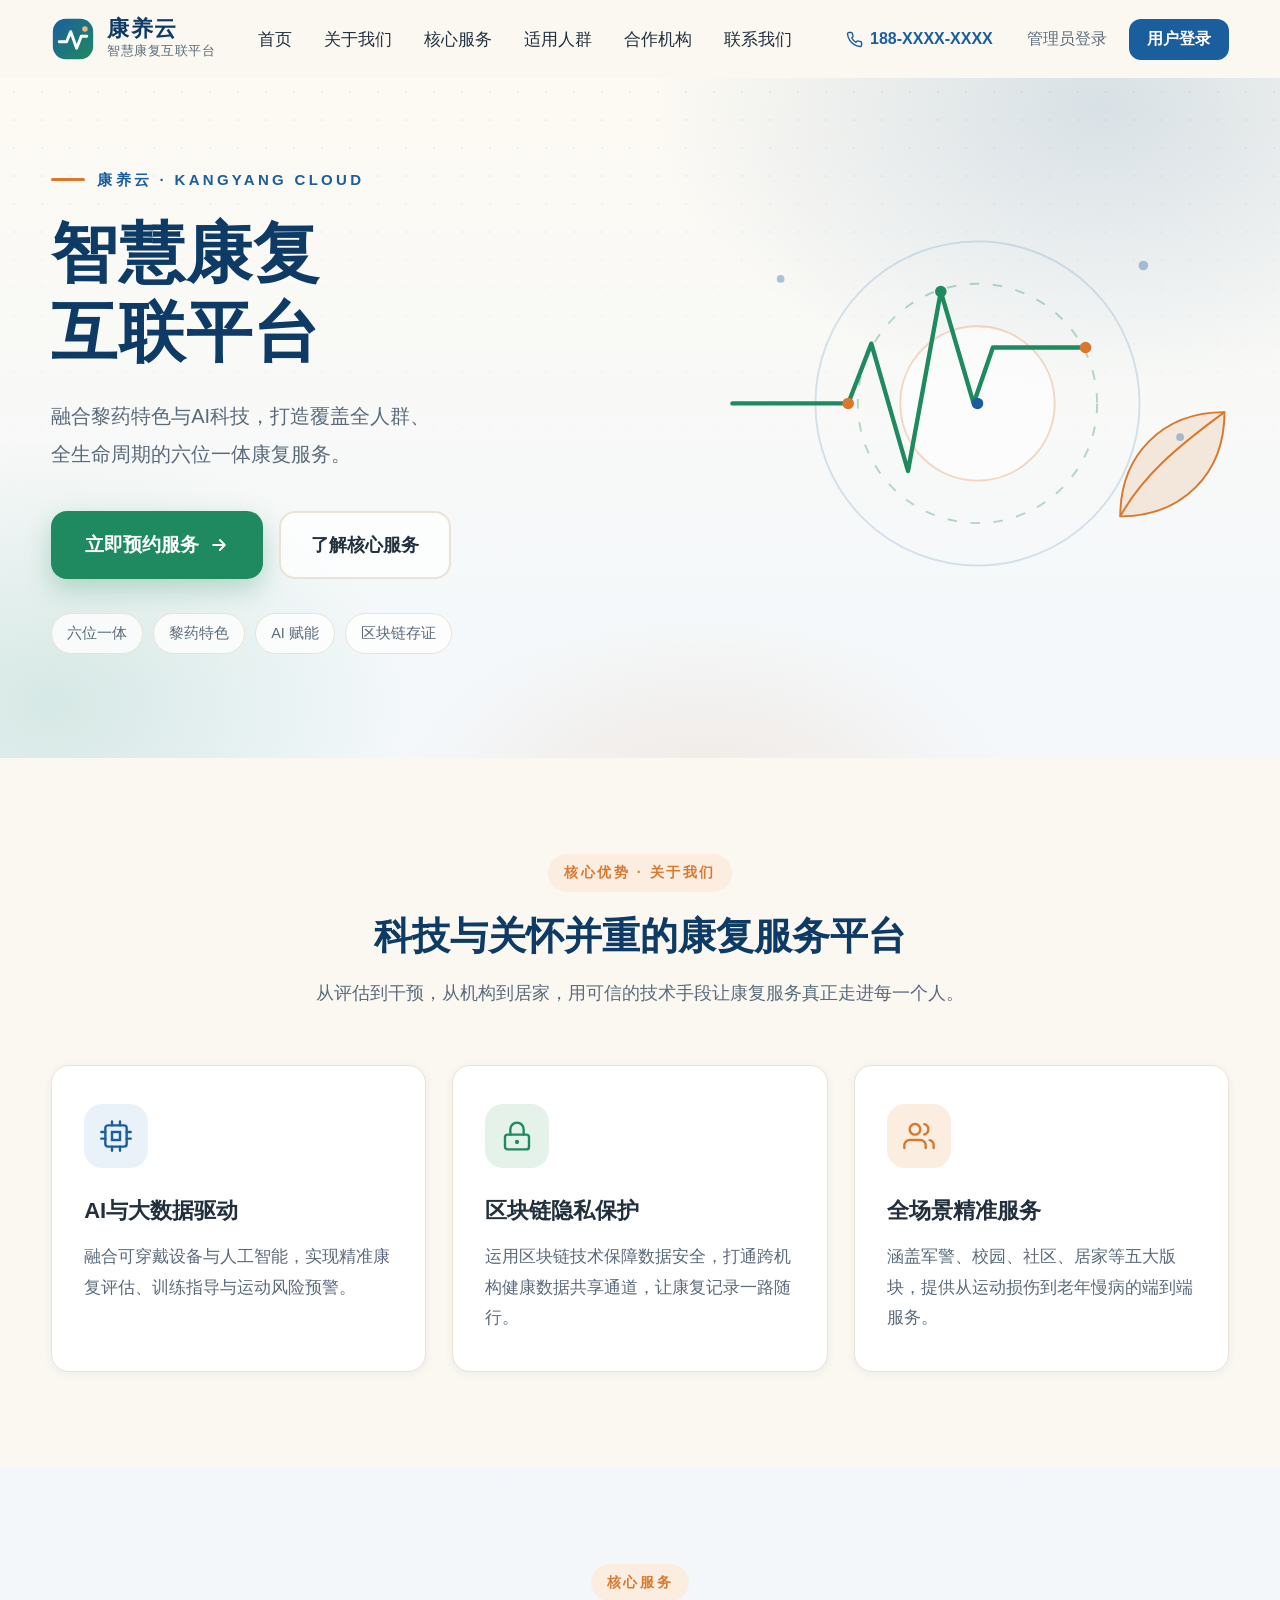
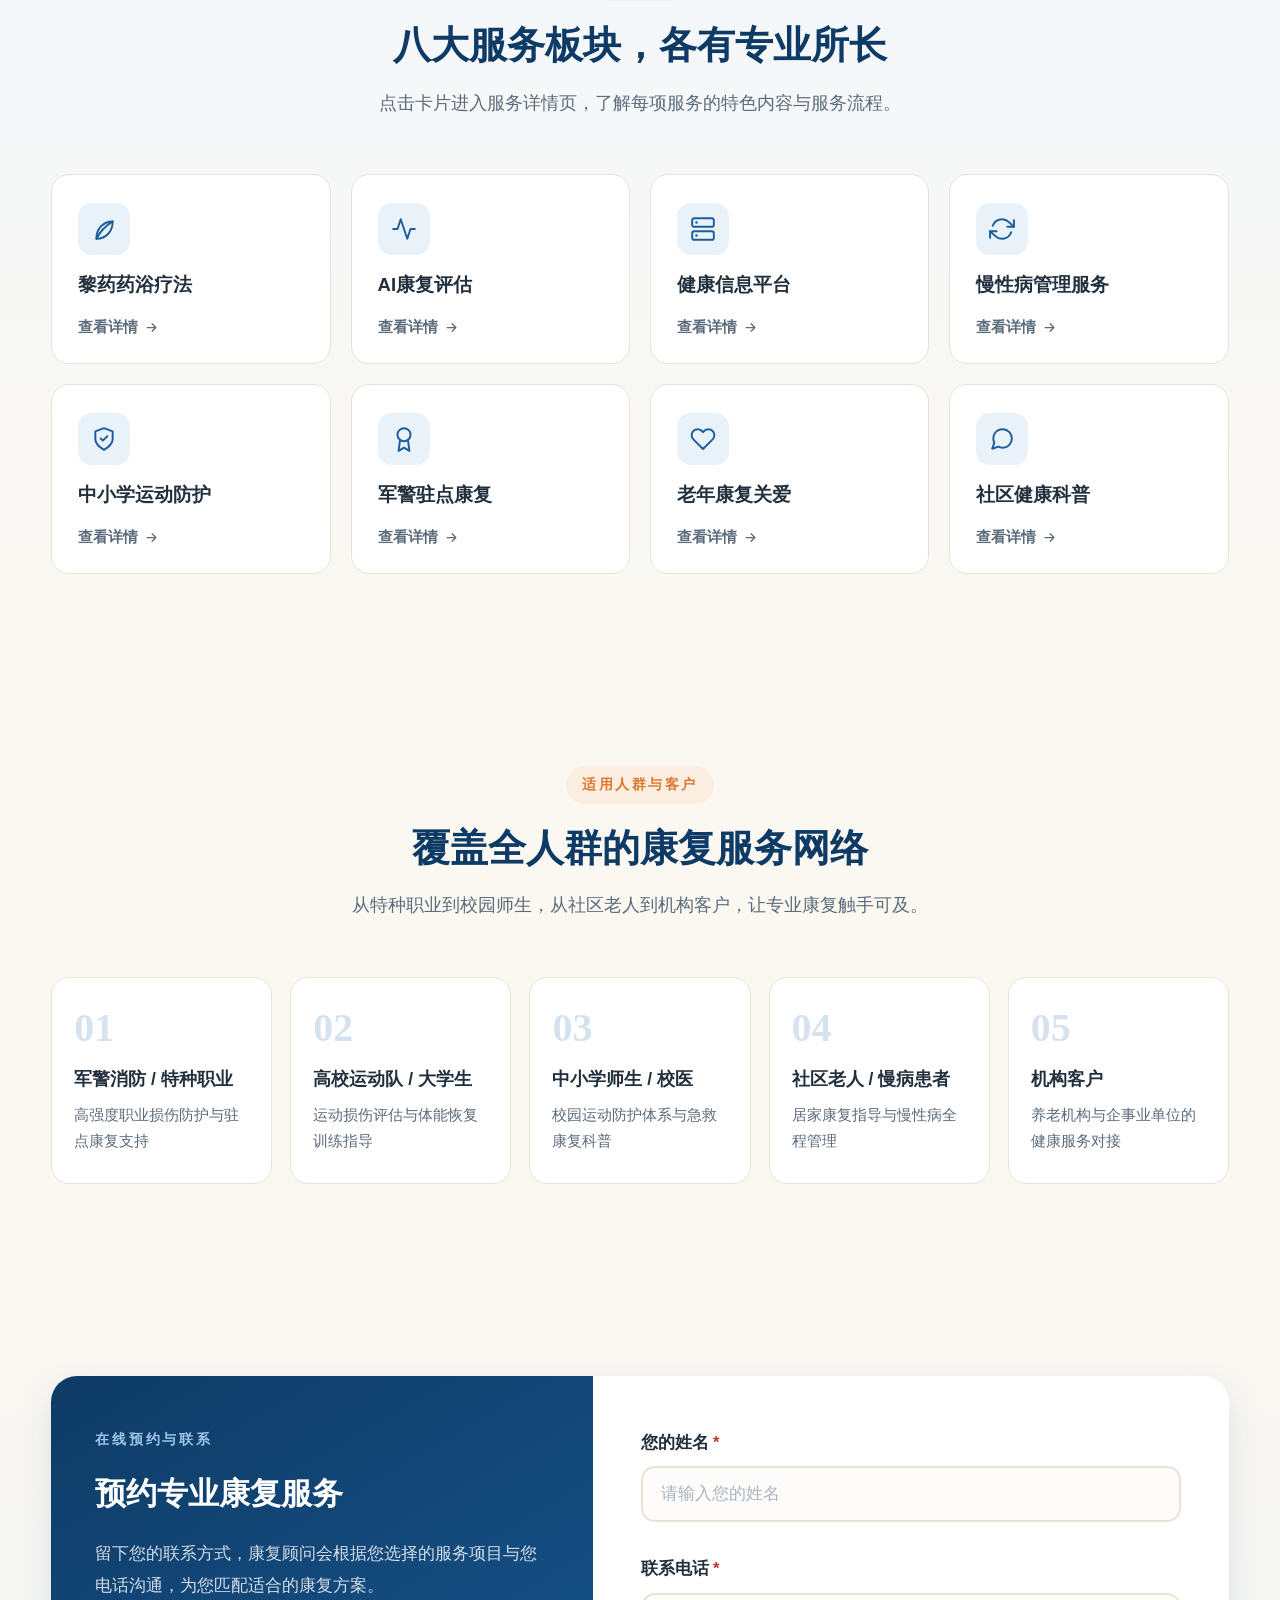
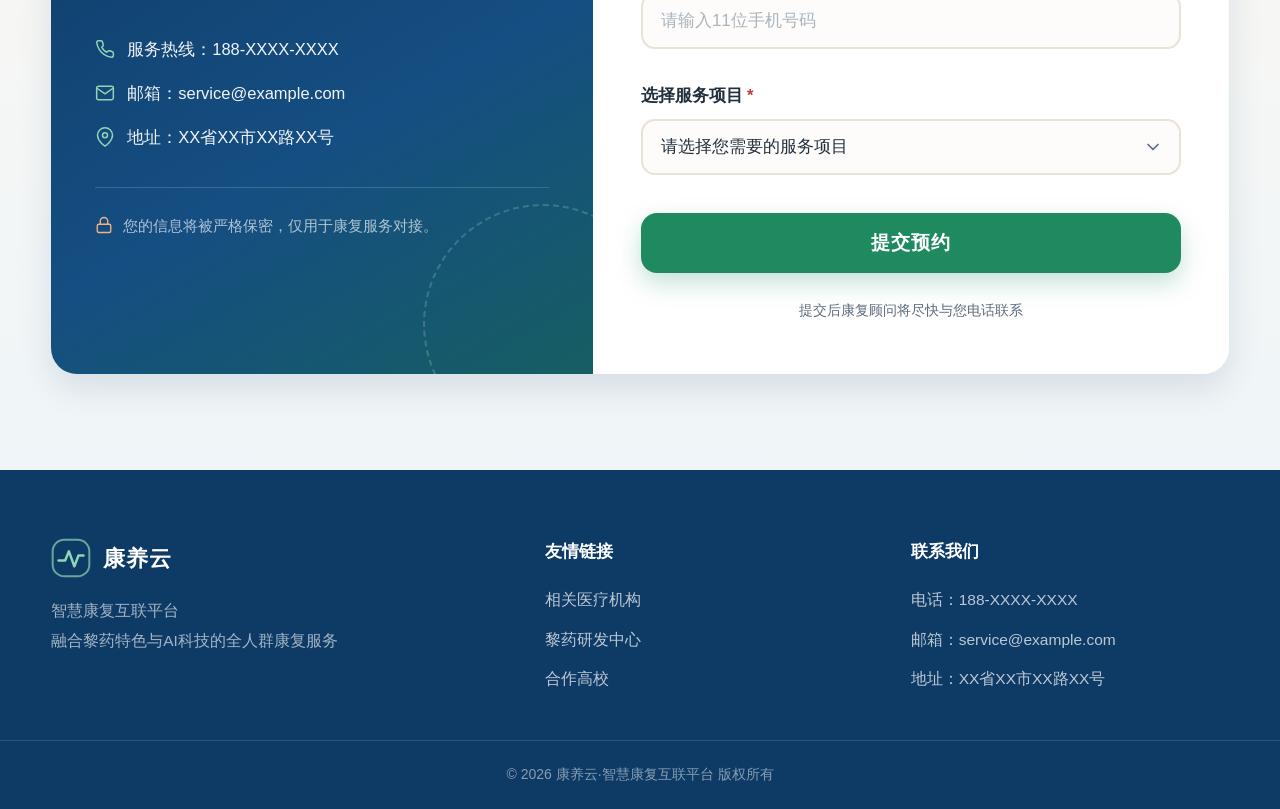
==== index.html @ bb2e1513 "9.17" ====
<!DOCTYPE html>
<html lang="zh-CN">
<head>
<meta charset="UTF-8">
<meta name="viewport" content="width=device-width, initial-scale=1.0">
<title>康养云·智慧康复互联平台 — 融合黎药特色与AI科技的全人群康复服务</title>
<meta name="description" content="康养云·智慧康复互联平台融合黎药特色与AI科技，面向军警、校园、社区、居家等场景，提供六大板块、全生命周期的智慧康复服务。">
<link rel="stylesheet" href="styles.css">
<script>document.documentElement.classList.add('k-js');</script>
</head>
<body>

<!-- ==================== 顶部导航栏 ==================== -->
<header class="site-header" id="top">
  <div class="container header-inner">
    <a class="brand" href="#top" aria-label="康养云·智慧康复互联平台 首页">
      <svg class="brand-mark" viewBox="0 0 48 48" aria-hidden="true">
        <defs>
          <linearGradient id="kBrandGrad" x1="0" y1="0" x2="1" y2="1">
            <stop offset="0" stop-color="#1B5E9E"/>
            <stop offset="1" stop-color="#1F8A5F"/>
          </linearGradient>
        </defs>
        <rect x="2" y="2" width="44" height="44" rx="14" fill="url(#kBrandGrad)"/>
        <path d="M9 27h8l4.5-11 6.5 18 5-13h6" fill="none" stroke="#FFFFFF" stroke-width="3.2" stroke-linecap="round" stroke-linejoin="round"/>
        <circle cx="37" cy="13" r="3" fill="#F5B37C"/>
      </svg>
      <span class="brand-text">
        <strong>康养云</strong>
        <small>智慧康复互联平台</small>
      </span>
    </a>

    <nav class="main-nav" id="mainNav" aria-label="主导航">
      <a href="#top">首页</a>
      <a href="#advantages">关于我们</a>
      <a href="#services">核心服务</a>
      <a href="#audience">适用人群</a>
      <a href="#partners">合作机构</a>
      <a href="#booking">联系我们</a>
      <button class="nav-login-mobile" type="button" data-login="admin">管理员登录</button>
    </nav>

    <div class="header-actions">
      <a class="header-tel" href="tel:18800000000">
        <svg viewBox="0 0 24 24" aria-hidden="true"><path d="M22 16.92v3a2 2 0 0 1-2.18 2 19.79 19.79 0 0 1-8.63-3.07 19.5 19.5 0 0 1-6-6A19.79 19.79 0 0 1 2.12 4.18 2 2 0 0 1 4.11 2h3a2 2 0 0 1 2 1.72 12.84 12.84 0 0 0 .7 2.81 2 2 0 0 1-.45 2.11L8.09 9.91a16 16 0 0 0 6 6l1.27-1.27a2 2 0 0 1 2.11-.45 12.84 12.84 0 0 0 2.81.7A2 2 0 0 1 22 16.92z" fill="none" stroke="currentColor" stroke-width="2" stroke-linecap="round" stroke-linejoin="round"/></svg>
        <span>188-XXXX-XXXX</span>
      </a>
      <button class="btn-header-ghost" type="button" data-login="admin">管理员登录</button>
      <button class="btn-header-solid" type="button" data-login="user">用户登录</button>
      <button class="nav-toggle" type="button" id="navToggle" aria-label="打开菜单" aria-expanded="false" aria-controls="mainNav">
        <span></span><span></span><span></span>
      </button>
    </div>
  </div>
</header>

<main>

<!-- ==================== 首屏 Banner ==================== -->
<section class="hero">
  <div class="hero-bg" aria-hidden="true">
    <div class="hero-grid"></div>
  </div>
  <div class="container hero-inner">
    <div class="hero-copy">
      <p class="hero-eyebrow">康养云 · KANGYANG CLOUD</p>
      <h1 class="hero-title">智慧康复<br>互联平台</h1>
      <p class="hero-sub">融合黎药特色与AI科技，打造覆盖全人群、<br class="br-desktop">全生命周期的六位一体康复服务。</p>
      <div class="hero-actions">
        <a class="btn-primary" href="#booking">
          立即预约服务
          <svg viewBox="0 0 24 24" aria-hidden="true"><path d="M5 12h14M13 6l6 6-6 6" fill="none" stroke="currentColor" stroke-width="2.2" stroke-linecap="round" stroke-linejoin="round"/></svg>
        </a>
        <a class="btn-secondary" href="#services">了解核心服务</a>
      </div>
      <ul class="hero-tags">
        <li>六位一体</li>
        <li>黎药特色</li>
        <li>AI 赋能</li>
        <li>区块链存证</li>
      </ul>
    </div>

    <div class="hero-art" aria-hidden="true">
      <svg viewBox="0 0 560 440" class="hero-svg">
        <!-- 同心圆环 -->
        <circle cx="300" cy="215" r="168" class="ring-outer"/>
        <circle cx="300" cy="215" r="124" class="ring-dashed"/>
        <circle cx="300" cy="215" r="80" class="ring-inner"/>
        <!-- 心跳康复曲线 -->
        <path class="pulse-line" d="M46 215h120l24-62 38 132 34-186 34 116 20-58h96"/>
        <!-- 数据节点 -->
        <circle cx="166" cy="215" r="6" class="node node-orange"/>
        <circle cx="262" cy="99" r="6" class="node node-green"/>
        <circle cx="300" cy="215" r="6" class="node node-blue"/>
        <circle cx="412" cy="157" r="6" class="node node-orange"/>
        <!-- 黎药叶片 -->
        <g class="leaf-group">
          <path d="M448 332c0-64 44-108 108-108 0 64-44 108-108 108z"/>
          <path d="M448 332c22-40 56-70 108-108" class="leaf-vein"/>
        </g>
        <!-- 浮动小点 -->
        <circle cx="96" cy="86" r="4" class="dot-float"/>
        <circle cx="472" cy="72" r="5" class="dot-float"/>
        <circle cx="510" cy="250" r="4" class="dot-float"/>
      </svg>
    </div>
  </div>
</section>

<!-- ==================== 核心优势区 ==================== -->
<section class="section" id="advantages">
  <div class="container">
    <div class="section-head" data-reveal>
      <p class="section-eyebrow">核心优势 · 关于我们</p>
      <h2 class="section-title">科技与关怀并重的康复服务平台</h2>
      <p class="section-desc">从评估到干预，从机构到居家，用可信的技术手段让康复服务真正走进每一个人。</p>
    </div>

    <div class="adv-grid">
      <article class="adv-card" data-reveal>
        <div class="adv-icon adv-icon-blue">
          <svg viewBox="0 0 24 24" aria-hidden="true">
            <rect x="4" y="4" width="16" height="16" rx="2" fill="none" stroke="currentColor" stroke-width="1.8"/>
            <rect x="9" y="9" width="6" height="6" fill="none" stroke="currentColor" stroke-width="1.8"/>
            <path d="M9 1v3M15 1v3M9 20v3M15 20v3M20 9h3M20 14h3M1 9h3M1 14h3" fill="none" stroke="currentColor" stroke-width="1.8" stroke-linecap="round"/>
          </svg>
        </div>
        <h3>AI与大数据驱动</h3>
        <p>融合可穿戴设备与人工智能，实现精准康复评估、训练指导与运动风险预警。</p>
      </article>

      <article class="adv-card" data-reveal>
        <div class="adv-icon adv-icon-green">
          <svg viewBox="0 0 24 24" aria-hidden="true">
            <rect x="3" y="11" width="18" height="11" rx="2" fill="none" stroke="currentColor" stroke-width="1.8"/>
            <path d="M7 11V7a5 5 0 0 1 10 0v4" fill="none" stroke="currentColor" stroke-width="1.8" stroke-linecap="round"/>
            <circle cx="12" cy="16.5" r="1.6" fill="currentColor"/>
          </svg>
        </div>
        <h3>区块链隐私保护</h3>
        <p>运用区块链技术保障数据安全，打通跨机构健康数据共享通道，让康复记录一路随行。</p>
      </article>

      <article class="adv-card" data-reveal>
        <div class="adv-icon adv-icon-orange">
          <svg viewBox="0 0 24 24" aria-hidden="true">
            <path d="M17 21v-2a4 4 0 0 0-4-4H5a4 4 0 0 0-4 4v2" fill="none" stroke="currentColor" stroke-width="1.8" stroke-linecap="round" stroke-linejoin="round"/>
            <circle cx="9" cy="7" r="4" fill="none" stroke="currentColor" stroke-width="1.8"/>
            <path d="M23 21v-2a4 4 0 0 0-3-3.87M16 3.13a4 4 0 0 1 0 7.75" fill="none" stroke="currentColor" stroke-width="1.8" stroke-linecap="round" stroke-linejoin="round"/>
          </svg>
        </div>
        <h3>全场景精准服务</h3>
        <p>涵盖军警、校园、社区、居家等五大版块，提供从运动损伤到老年慢病的端到端服务。</p>
      </article>
    </div>
  </div>
</section>

<!-- ==================== 核心服务区 ==================== -->
<section class="section section-alt" id="services">
  <div class="container">
    <div class="section-head" data-reveal>
      <p class="section-eyebrow">核心服务</p>
      <h2 class="section-title">八大服务板块，各有专业所长</h2>
      <p class="section-desc">点击卡片进入服务详情页，了解每项服务的特色内容与服务流程。</p>
    </div>

    <div class="service-grid">
      <a class="service-card" href="herbal-bath.html" data-reveal>
        <span class="service-icon">
          <svg viewBox="0 0 24 24" aria-hidden="true">
            <path d="M5 21c0-9 6-16 15-16 0 9-6 16-15 16z" fill="none" stroke="currentColor" stroke-width="1.8" stroke-linejoin="round"/>
            <path d="M5 21C8.5 14 13 9.5 20 5" fill="none" stroke="currentColor" stroke-width="1.8" stroke-linecap="round"/>
          </svg>
        </span>
        <span class="service-name">黎药药浴疗法</span>
        <span class="service-cta">查看详情
          <svg viewBox="0 0 24 24" aria-hidden="true"><path d="M5 12h14M13 6l6 6-6 6" fill="none" stroke="currentColor" stroke-width="2" stroke-linecap="round" stroke-linejoin="round"/></svg>
        </span>
      </a>

      <a class="service-card" href="ai-assessment.html" data-reveal>
        <span class="service-icon">
          <svg viewBox="0 0 24 24" aria-hidden="true">
            <path d="M22 12h-4l-3 9L9 3l-3 9H2" fill="none" stroke="currentColor" stroke-width="1.8" stroke-linecap="round" stroke-linejoin="round"/>
          </svg>
        </span>
        <span class="service-name">AI康复评估</span>
        <span class="service-cta">查看详情
          <svg viewBox="0 0 24 24" aria-hidden="true"><path d="M5 12h14M13 6l6 6-6 6" fill="none" stroke="currentColor" stroke-width="2" stroke-linecap="round" stroke-linejoin="round"/></svg>
        </span>
      </a>

      <a class="service-card" href="health-platform.html" data-reveal>
        <span class="service-icon">
          <svg viewBox="0 0 24 24" aria-hidden="true">
            <rect x="2" y="2" width="20" height="8" rx="2" fill="none" stroke="currentColor" stroke-width="1.8"/>
            <rect x="2" y="14" width="20" height="8" rx="2" fill="none" stroke="currentColor" stroke-width="1.8"/>
            <path d="M6 6h.01M6 18h.01" fill="none" stroke="currentColor" stroke-width="2.4" stroke-linecap="round"/>
          </svg>
        </span>
        <span class="service-name">健康信息平台</span>
        <span class="service-cta">查看详情
          <svg viewBox="0 0 24 24" aria-hidden="true"><path d="M5 12h14M13 6l6 6-6 6" fill="none" stroke="currentColor" stroke-width="2" stroke-linecap="round" stroke-linejoin="round"/></svg>
        </span>
      </a>

      <a class="service-card" href="chronic-care.html" data-reveal>
        <span class="service-icon">
          <svg viewBox="0 0 24 24" aria-hidden="true">
            <path d="M23 4v6h-6M1 20v-6h6" fill="none" stroke="currentColor" stroke-width="1.8" stroke-linecap="round" stroke-linejoin="round"/>
            <path d="M3.51 9a9 9 0 0 1 14.85-3.36L23 10M1 14l4.64 4.36A9 9 0 0 0 20.49 15" fill="none" stroke="currentColor" stroke-width="1.8" stroke-linecap="round" stroke-linejoin="round"/>
          </svg>
        </span>
        <span class="service-name">慢性病管理服务</span>
        <span class="service-cta">查看详情
          <svg viewBox="0 0 24 24" aria-hidden="true"><path d="M5 12h14M13 6l6 6-6 6" fill="none" stroke="currentColor" stroke-width="2" stroke-linecap="round" stroke-linejoin="round"/></svg>
        </span>
      </a>

      <a class="service-card" href="campus-sports.html" data-reveal>
        <span class="service-icon">
          <svg viewBox="0 0 24 24" aria-hidden="true">
            <path d="M12 22s8-4 8-10V5l-8-3-8 3v7c0 6 8 10 8 10z" fill="none" stroke="currentColor" stroke-width="1.8" stroke-linejoin="round"/>
            <path d="M9 11.5l2 2 4-4" fill="none" stroke="currentColor" stroke-width="1.8" stroke-linecap="round" stroke-linejoin="round"/>
          </svg>
        </span>
        <span class="service-name">中小学运动防护</span>
        <span class="service-cta">查看详情
          <svg viewBox="0 0 24 24" aria-hidden="true"><path d="M5 12h14M13 6l6 6-6 6" fill="none" stroke="currentColor" stroke-width="2" stroke-linecap="round" stroke-linejoin="round"/></svg>
        </span>
      </a>

      <a class="service-card" href="police-rehab.html" data-reveal>
        <span class="service-icon">
          <svg viewBox="0 0 24 24" aria-hidden="true">
            <circle cx="12" cy="8" r="6" fill="none" stroke="currentColor" stroke-width="1.8"/>
            <path d="M8.21 13.89L7 23l5-3 5 3-1.21-9.11" fill="none" stroke="currentColor" stroke-width="1.8" stroke-linecap="round" stroke-linejoin="round"/>
          </svg>
        </span>
        <span class="service-name">军警驻点康复</span>
        <span class="service-cta">查看详情
          <svg viewBox="0 0 24 24" aria-hidden="true"><path d="M5 12h14M13 6l6 6-6 6" fill="none" stroke="currentColor" stroke-width="2" stroke-linecap="round" stroke-linejoin="round"/></svg>
        </span>
      </a>

      <a class="service-card" href="elderly-care.html" data-reveal>
        <span class="service-icon">
          <svg viewBox="0 0 24 24" aria-hidden="true">
            <path d="M20.84 4.61a5.5 5.5 0 0 0-7.78 0L12 5.67l-1.06-1.06a5.5 5.5 0 0 0-7.78 7.78l1.06 1.06L12 21.23l7.78-7.78 1.06-1.06a5.5 5.5 0 0 0 0-7.78z" fill="none" stroke="currentColor" stroke-width="1.8" stroke-linejoin="round"/>
          </svg>
        </span>
        <span class="service-name">老年康复关爱</span>
        <span class="service-cta">查看详情
          <svg viewBox="0 0 24 24" aria-hidden="true"><path d="M5 12h14M13 6l6 6-6 6" fill="none" stroke="currentColor" stroke-width="2" stroke-linecap="round" stroke-linejoin="round"/></svg>
        </span>
      </a>

      <a class="service-card" href="community-health.html" data-reveal>
        <span class="service-icon">
          <svg viewBox="0 0 24 24" aria-hidden="true">
            <path d="M21 11.5a8.38 8.38 0 0 1-.9 3.8 8.5 8.5 0 0 1-7.6 4.7 8.38 8.38 0 0 1-3.8-.9L3 21l1.9-5.7a8.38 8.38 0 0 1-.9-3.8 8.5 8.5 0 0 1 4.7-7.6 8.38 8.38 0 0 1 3.8-.9h.5a8.48 8.48 0 0 1 8 8v.5z" fill="none" stroke="currentColor" stroke-width="1.8" stroke-linejoin="round"/>
          </svg>
        </span>
        <span class="service-name">社区健康科普</span>
        <span class="service-cta">查看详情
          <svg viewBox="0 0 24 24" aria-hidden="true"><path d="M5 12h14M13 6l6 6-6 6" fill="none" stroke="currentColor" stroke-width="2" stroke-linecap="round" stroke-linejoin="round"/></svg>
        </span>
      </a>
    </div>
  </div>
</section>

<!-- ==================== 适用人群区 ==================== -->
<section class="section" id="audience">
  <div class="container">
    <div class="section-head" data-reveal>
      <p class="section-eyebrow">适用人群与客户</p>
      <h2 class="section-title">覆盖全人群的康复服务网络</h2>
      <p class="section-desc">从特种职业到校园师生，从社区老人到机构客户，让专业康复触手可及。</p>
    </div>

    <div class="aud-grid">
      <article class="aud-card" data-reveal>
        <span class="aud-num">01</span>
        <h3>军警消防 / 特种职业</h3>
        <p>高强度职业损伤防护与驻点康复支持</p>
      </article>
      <article class="aud-card" data-reveal>
        <span class="aud-num">02</span>
        <h3>高校运动队 / 大学生</h3>
        <p>运动损伤评估与体能恢复训练指导</p>
      </article>
      <article class="aud-card" data-reveal>
        <span class="aud-num">03</span>
        <h3>中小学师生 / 校医</h3>
        <p>校园运动防护体系与急救康复科普</p>
      </article>
      <article class="aud-card" data-reveal>
        <span class="aud-num">04</span>
        <h3>社区老人 / 慢病患者</h3>
        <p>居家康复指导与慢性病全程管理</p>
      </article>
      <article class="aud-card" data-reveal>
        <span class="aud-num">05</span>
        <h3>机构客户</h3>
        <p>养老机构与企事业单位的健康服务对接</p>
      </article>
    </div>
  </div>
</section>

<!-- ==================== 在线预约区 ==================== -->
<section class="section section-booking" id="booking">
  <div class="container">
    <div class="booking-wrap">
      <aside class="booking-aside" data-reveal>
        <p class="booking-eyebrow">在线预约与联系</p>
        <h2>预约专业康复服务</h2>
        <p class="booking-intro">留下您的联系方式，康复顾问会根据您选择的服务项目与您电话沟通，为您匹配适合的康复方案。</p>

        <ul class="booking-contact">
          <li>
            <svg viewBox="0 0 24 24" aria-hidden="true"><path d="M22 16.92v3a2 2 0 0 1-2.18 2 19.79 19.79 0 0 1-8.63-3.07 19.5 19.5 0 0 1-6-6A19.79 19.79 0 0 1 2.12 4.18 2 2 0 0 1 4.11 2h3a2 2 0 0 1 2 1.72 12.84 12.84 0 0 0 .7 2.81 2 2 0 0 1-.45 2.11L8.09 9.91a16 16 0 0 0 6 6l1.27-1.27a2 2 0 0 1 2.11-.45 12.84 12.84 0 0 0 2.81.7A2 2 0 0 1 22 16.92z" fill="none" stroke="currentColor" stroke-width="1.8" stroke-linecap="round" stroke-linejoin="round"/></svg>
            <span>服务热线：188-XXXX-XXXX</span>
          </li>
          <li>
            <svg viewBox="0 0 24 24" aria-hidden="true"><rect x="2" y="4" width="20" height="16" rx="2" fill="none" stroke="currentColor" stroke-width="1.8"/><path d="M22 6l-10 7L2 6" fill="none" stroke="currentColor" stroke-width="1.8" stroke-linecap="round" stroke-linejoin="round"/></svg>
            <span>邮箱：service@example.com</span>
          </li>
          <li>
            <svg viewBox="0 0 24 24" aria-hidden="true"><path d="M21 10c0 7-9 13-9 13s-9-6-9-13a9 9 0 0 1 18 0z" fill="none" stroke="currentColor" stroke-width="1.8" stroke-linejoin="round"/><circle cx="12" cy="10" r="3" fill="none" stroke="currentColor" stroke-width="1.8"/></svg>
            <span>地址：XX省XX市XX路XX号</span>
          </li>
        </ul>

        <p class="booking-privacy">
          <svg viewBox="0 0 24 24" aria-hidden="true"><rect x="3" y="11" width="18" height="11" rx="2" fill="none" stroke="currentColor" stroke-width="1.8"/><path d="M7 11V7a5 5 0 0 1 10 0v4" fill="none" stroke="currentColor" stroke-width="1.8" stroke-linecap="round"/></svg>
          您的信息将被严格保密，仅用于康复服务对接。
        </p>
      </aside>

      <div class="booking-card" data-reveal>
        <form id="bookingForm" class="booking-form" novalidate>
          <div class="field">
            <label for="bkName">您的姓名<span class="required">*</span></label>
            <input type="text" id="bkName" name="name" placeholder="请输入您的姓名" autocomplete="name">
            <p class="field-error" id="bkNameError" role="alert"></p>
          </div>

          <div class="field">
            <label for="bkPhone">联系电话<span class="required">*</span></label>
            <input type="tel" id="bkPhone" name="phone" placeholder="请输入11位手机号码" autocomplete="tel" inputmode="numeric" maxlength="11">
            <p class="field-error" id="bkPhoneError" role="alert"></p>
          </div>

          <div class="field">
            <label for="bkService">选择服务项目<span class="required">*</span></label>
            <div class="select-wrap">
              <select id="bkService" name="service">
                <option value="" selected disabled>请选择您需要的服务项目</option>
                <option value="黎药药浴疗法">黎药药浴疗法</option>
                <option value="AI康复评估">AI康复评估</option>
                <option value="健康信息平台">健康信息平台</option>
                <option value="慢性病管理服务">慢性病管理服务</option>
                <option value="中小学运动防护">中小学运动防护</option>
                <option value="军警驻点康复">军警驻点康复</option>
                <option value="老年康复关爱">老年康复关爱</option>
                <option value="社区健康科普">社区健康科普</option>
              </select>
              <svg class="select-arrow" viewBox="0 0 24 24" aria-hidden="true"><path d="M6 9l6 6 6-6" fill="none" stroke="currentColor" stroke-width="2" stroke-linecap="round" stroke-linejoin="round"/></svg>
            </div>
            <p class="field-error" id="bkServiceError" role="alert"></p>
          </div>

          <button class="btn-submit" type="submit" id="bkSubmit">提交预约</button>
          <p class="form-hint">提交后康复顾问将尽快与您电话联系</p>
        </form>

        <div class="form-success" id="formSuccess" hidden>
          <svg class="success-icon" viewBox="0 0 96 96" aria-hidden="true">
            <circle class="success-ring" cx="48" cy="48" r="42" fill="none"/>
            <path class="success-check" d="M30 50l12 12 24-26" fill="none"/>
          </svg>
          <h3>预约提交成功</h3>
          <p class="success-desc">康复顾问将尽快与您电话联系，请保持手机畅通。</p>
          <p class="success-tip">如需加急，可直接致电 188-XXXX-XXXX</p>
          <button class="btn-secondary" type="button" id="bkReset">再次预约</button>
        </div>
      </div>
    </div>
  </div>
</section>

</main>

<!-- ==================== Footer ==================== -->
<footer class="site-footer" id="partners">
  <div class="container footer-inner">
    <div class="footer-col footer-brand">
      <div class="footer-logo">
        <svg viewBox="0 0 48 48" aria-hidden="true">
          <rect x="2" y="2" width="44" height="44" rx="14" fill="none" stroke="currentColor" stroke-width="2.4" opacity=".7"/>
          <path d="M9 27h8l4.5-11 6.5 18 5-13h6" fill="none" stroke="currentColor" stroke-width="3" stroke-linecap="round" stroke-linejoin="round"/>
        </svg>
        <span>康养云</span>
      </div>
      <p class="footer-slogan">智慧康复互联平台<br>融合黎药特色与AI科技的全人群康复服务</p>
    </div>

    <div class="footer-col">
      <h3>友情链接</h3>
      <ul class="footer-links">
        <li><a href="#">相关医疗机构</a></li>
        <li><a href="#">黎药研发中心</a></li>
        <li><a href="#">合作高校</a></li>
      </ul>
    </div>

    <div class="footer-col">
      <h3>联系我们</h3>
      <ul class="footer-links footer-contact">
        <li>电话：188-XXXX-XXXX</li>
        <li>邮箱：service@example.com</li>
        <li>地址：XX省XX市XX路XX号</li>
      </ul>
    </div>
  </div>

  <div class="footer-bottom">
    <div class="container">
      <p>© 2026 康养云·智慧康复互联平台 版权所有</p>
    </div>
  </div>
</footer>

<!-- ==================== 登录弹窗 ==================== -->
<div class="modal" id="loginModal" hidden>
  <div class="modal-mask" data-close-modal></div>

  <div class="modal-card" role="dialog" aria-modal="true" aria-labelledby="loginModalTitle">
    <button class="modal-close" type="button" data-close-modal aria-label="关闭登录弹窗">
      <svg viewBox="0 0 24 24" aria-hidden="true"><path d="M18 6L6 18M6 6l12 12" fill="none" stroke="currentColor" stroke-width="2" stroke-linecap="round"/></svg>
    </button>

    <div id="loginFormPanel">
      <h3 class="modal-title" id="loginModalTitle">用户登录</h3>
      <p class="modal-sub" id="loginModalSub">登录后可查看您的康复记录与预约进度</p>

      <form id="loginForm" novalidate>
        <div class="field">
          <label for="loginAccount" id="loginAccountLabel">手机号</label>
          <input type="text" id="loginAccount" name="account" autocomplete="username" placeholder="请输入手机号">
          <p class="field-error" id="loginAccountError" role="alert"></p>
        </div>
        <div class="field">
          <label for="loginPassword">密码</label>
          <input type="password" id="loginPassword" name="password" autocomplete="current-password" placeholder="请输入密码">
          <p class="field-error" id="loginPasswordError" role="alert"></p>
        </div>
        <button class="btn-submit" type="submit" id="loginSubmit">登 录</button>
      </form>
    </div>

    <div class="form-success login-success" id="loginSuccess" hidden>
      <svg class="success-icon" viewBox="0 0 96 96" aria-hidden="true">
        <circle class="success-ring" cx="48" cy="48" r="42" fill="none"/>
        <path class="success-check" d="M30 50l12 12 24-26" fill="none"/>
      </svg>
      <h3>登录成功</h3>
      <p class="success-desc" id="loginSuccessDesc">欢迎回来，正在为您进入系统…</p>
    </div>
  </div>
</div>

<div class="toast" id="toast" role="status" aria-live="polite"></div>

<script src="script.js"></script>
</body>
</html>
---- styles.css ----
/* ==================== 康养云·智慧康复互联平台 · 公共样式 ==================== */

/* ==================== 设计变量 ==================== */
:root {
  --k-bg: #FBF8F2;
  --k-surface: #FFFFFF;
  --k-ink: #22303E;
  --k-ink-soft: #5B6B7B;
  --k-blue: #1B5E9E;
  --k-blue-deep: #0E3B66;
  --k-blue-soft: #E9F1F9;
  --k-green: #1F8A5F;
  --k-green-deep: #14603F;
  --k-green-soft: #E5F2EA;
  --k-orange: #D9782D;
  --k-orange-soft: #FBEDE0;
  --k-line: #EAE2D5;
  --k-danger: #C0392B;
  --k-radius: 18px;
  --k-shadow-sm: 0 2px 10px rgba(14, 59, 102, .06);
  --k-shadow-md: 0 14px 34px rgba(14, 59, 102, .12);
  --k-font-display: "Noto Serif SC", "Source Han Serif SC", "Songti SC", "SimSun", Georgia, serif;
  --k-font-body: "PingFang SC", "Microsoft YaHei", "Segoe UI", "Helvetica Neue", sans-serif;
}

/* ==================== 基础 ==================== */
*, *::before, *::after { box-sizing: border-box; }
html { scroll-behavior: smooth; }
body {
  margin: 0;
  font-family: var(--k-font-body);
  font-size: 17px;
  line-height: 1.7;
  color: var(--k-ink);
  background: var(--k-bg);
  -webkit-font-smoothing: antialiased;
}
h1, h2, h3, h4, p, ul, ol { margin: 0; padding: 0; }
ul, ol { list-style: none; }
a { color: inherit; text-decoration: none; }
button { font-family: inherit; }
img, svg { display: block; }
[hidden] { display: none !important; }
.container { width: min(1200px, 92%); margin-inline: auto; }
section[id], footer[id] { scroll-margin-top: 92px; }
::selection { background: rgba(27, 94, 158, .18); }
a:focus-visible, button:focus-visible {
  outline: 3px solid rgba(27, 94, 158, .45);
  outline-offset: 2px;
  border-radius: 8px;
}

/* ==================== 顶部导航栏 ==================== */
.site-header {
  position: sticky;
  top: 0;
  z-index: 100;
  background: rgba(251, 248, 242, .9);
  backdrop-filter: blur(14px);
  transition: background .3s, box-shadow .3s;
}
.site-header.is-scrolled {
  background: rgba(255, 255, 255, .95);
  box-shadow: 0 4px 24px rgba(14, 59, 102, .08);
}
.header-inner { display: flex; align-items: center; gap: 20px; height: 78px; }

.brand { display: flex; align-items: center; gap: 12px; flex: none; }
.brand-mark { width: 44px; height: 44px; }
.brand-text strong {
  display: block;
  font-family: var(--k-font-display);
  font-size: 22px;
  font-weight: 700;
  line-height: 1.15;
  letter-spacing: .06em;
  color: var(--k-blue-deep);
}
.brand-text small {
  display: block;
  font-size: 12.5px;
  letter-spacing: .04em;
  color: var(--k-ink-soft);
}

.main-nav { display: flex; align-items: center; gap: 2px; margin-inline: auto; }
.main-nav > a {
  padding: 9px 15px;
  border-radius: 999px;
  font-size: 16.5px;
  font-weight: 500;
  color: var(--k-ink);
  transition: background .25s, color .25s;
}
.main-nav > a:hover { background: var(--k-blue-soft); color: var(--k-blue); }
.nav-login-mobile { display: none; }

.header-actions { display: flex; align-items: center; gap: 10px; flex: none; }
.header-tel {
  display: flex;
  align-items: center;
  gap: 7px;
  padding: 8px 12px;
  border-radius: 999px;
  font-size: 16px;
  font-weight: 600;
  color: var(--k-blue);
  transition: background .25s;
}
.header-tel svg { width: 17px; height: 17px; }
.header-tel:hover { background: var(--k-blue-soft); }
.btn-header-ghost {
  border: none;
  background: none;
  padding: 9px 12px;
  border-radius: 10px;
  font-size: 15.5px;
  color: var(--k-ink-soft);
  cursor: pointer;
  transition: color .25s, background .25s;
}
.btn-header-ghost:hover { color: var(--k-blue); background: var(--k-blue-soft); }
.btn-header-solid {
  border: none;
  background: var(--k-blue);
  color: #fff;
  padding: 10px 18px;
  border-radius: 12px;
  font-size: 15.5px;
  font-weight: 600;
  cursor: pointer;
  transition: background .25s;
}
.btn-header-solid:hover { background: var(--k-blue-deep); }

.nav-toggle {
  display: none;
  width: 44px;
  height: 44px;
  border: none;
  background: none;
  flex-direction: column;
  align-items: center;
  justify-content: center;
  gap: 5px;
  border-radius: 12px;
  cursor: pointer;
  transition: background .25s;
}
.nav-toggle:hover { background: var(--k-blue-soft); }
.nav-toggle span {
  display: block;
  width: 22px;
  height: 2.4px;
  border-radius: 2px;
  background: var(--k-ink);
  transition: transform .3s, opacity .3s;
}
.nav-toggle[aria-expanded="true"] span:nth-child(1) { transform: translateY(7.4px) rotate(45deg); }
.nav-toggle[aria-expanded="true"] span:nth-child(2) { opacity: 0; }
.nav-toggle[aria-expanded="true"] span:nth-child(3) { transform: translateY(-7.4px) rotate(-45deg); }

/* ==================== 首屏 Banner ==================== */
.hero { position: relative; overflow: hidden; padding: 84px 0 104px; }
.hero-bg {
  position: absolute;
  inset: 0;
  background:
    radial-gradient(720px 460px at 86% 4%, rgba(27, 94, 158, .16), transparent 62%),
    radial-gradient(620px 460px at 4% 92%, rgba(31, 138, 95, .14), transparent 58%),
    radial-gradient(520px 340px at 55% 108%, rgba(217, 120, 45, .12), transparent 60%),
    linear-gradient(180deg, #FDFAF3, #F4F8FB 88%);
}
.hero-grid {
  position: absolute;
  inset: 0;
  background-image: radial-gradient(rgba(27, 94, 158, .2) 1.1px, transparent 1.4px);
  background-size: 28px 28px;
  opacity: .4;
  mask-image: linear-gradient(180deg, #000 0%, transparent 72%);
}
.hero-inner {
  position: relative;
  display: grid;
  grid-template-columns: 1.05fr .95fr;
  align-items: center;
  gap: 40px;
}
.hero-eyebrow {
  display: inline-flex;
  align-items: center;
  gap: 12px;
  font-size: 15px;
  font-weight: 700;
  letter-spacing: .22em;
  color: var(--k-blue);
}
.hero-eyebrow::before {
  content: "";
  width: 34px;
  height: 3px;
  border-radius: 3px;
  background: var(--k-orange);
}
.hero-title {
  font-family: var(--k-font-display);
  font-size: clamp(40px, 5.2vw, 66px);
  font-weight: 700;
  line-height: 1.2;
  letter-spacing: .02em;
  color: var(--k-blue-deep);
  margin: 22px 0 24px;
}
.hero-title em {
  font-style: normal;
  color: var(--k-green);
  padding-bottom: .12em;
  background: url("data:image/svg+xml,%3Csvg xmlns='http://www.w3.org/2000/svg' viewBox='0 0 120 12'%3E%3Cpath d='M2 8 C 20 2, 40 2, 60 8 S 100 14, 118 6' fill='none' stroke='%23D9782D' stroke-width='4' stroke-linecap='round'/%3E%3C/svg%3E") no-repeat bottom / 100% .14em;
}
.hero-sub { font-size: 20px; line-height: 1.9; color: var(--k-ink-soft); }
.hero-actions { display: flex; flex-wrap: wrap; gap: 16px; margin-top: 38px; }
.btn-primary {
  display: inline-flex;
  align-items: center;
  gap: 10px;
  padding: 17px 34px;
  border-radius: 16px;
  background: var(--k-green);
  color: #fff;
  font-size: 19px;
  font-weight: 600;
  box-shadow: 0 10px 26px rgba(31, 138, 95, .28);
  transition: background .25s, transform .25s, box-shadow .25s;
}
.btn-primary svg { width: 20px; height: 20px; }
.btn-primary:hover {
  background: var(--k-green-deep);
  transform: translateY(-2px);
  box-shadow: 0 14px 32px rgba(31, 138, 95, .34);
}
.btn-secondary {
  display: inline-flex;
  align-items: center;
  justify-content: center;
  padding: 17px 30px;
  border-radius: 16px;
  border: 2px solid var(--k-line);
  background: rgba(255, 255, 255, .72);
  color: var(--k-ink);
  font-size: 18px;
  font-weight: 600;
  transition: border-color .25s, color .25s, background .25s;
}
.btn-secondary:hover { border-color: var(--k-blue); color: var(--k-blue); background: #fff; }
.hero-tags { display: flex; flex-wrap: wrap; gap: 10px; margin-top: 34px; }
.hero-tags li {
  padding: 7px 15px;
  border-radius: 999px;
  border: 1px solid var(--k-line);
  background: rgba(255, 255, 255, .8);
  font-size: 14.5px;
  color: var(--k-ink-soft);
}

.hero-art { position: relative; }
.hero-svg { width: 100%; height: auto; }
.ring-outer { fill: none; stroke: rgba(27, 94, 158, .16); stroke-width: 2; }
.ring-dashed {
  fill: none;
  stroke: rgba(31, 138, 95, .32);
  stroke-width: 2;
  stroke-dasharray: 10 14;
  transform-origin: 300px 215px;
  animation: kSpin 46s linear infinite;
}
.ring-inner { fill: rgba(255, 255, 255, .55); stroke: rgba(217, 120, 45, .28); stroke-width: 2; }
.pulse-line {
  fill: none;
  stroke: var(--k-green);
  stroke-width: 4.5;
  stroke-linecap: round;
  stroke-linejoin: round;
  stroke-dasharray: 1400;
  stroke-dashoffset: 1400;
  animation: kDraw 2.4s .3s ease-out forwards;
}
.node-orange { fill: var(--k-orange); }
.node-green { fill: var(--k-green); }
.node-blue { fill: var(--k-blue); }
.leaf-group path { fill: rgba(217, 120, 45, .14); stroke: var(--k-orange); stroke-width: 2; }
.leaf-vein { fill: none !important; }
.dot-float { fill: rgba(27, 94, 158, .35); animation: kFloat 5.5s ease-in-out infinite; }
.dot-float:nth-of-type(2) { animation-delay: 1.2s; }
.dot-float:nth-of-type(3) { animation-delay: 2.4s; }

@keyframes kDraw { to { stroke-dashoffset: 0; } }
@keyframes kSpin { to { transform: rotate(360deg); } }
@keyframes kFloat { 0%, 100% { transform: translateY(0); } 50% { transform: translateY(-10px); } }

/* ==================== 区块通用 ==================== */
.section { padding: 96px 0; }
.section-alt { background: linear-gradient(180deg, #F3F7FB 0%, var(--k-bg) 100%); }
.section-head { max-width: 660px; margin: 0 auto 56px; text-align: center; }
.section-eyebrow {
  display: inline-block;
  margin-bottom: 18px;
  padding: 7px 16px;
  border-radius: 999px;
  background: var(--k-orange-soft);
  font-size: 14px;
  font-weight: 700;
  letter-spacing: .18em;
  color: var(--k-orange);
}
.section-title {
  font-family: var(--k-font-display);
  font-size: clamp(30px, 3vw, 38px);
  font-weight: 700;
  line-height: 1.4;
  color: var(--k-blue-deep);
}
.section-desc { margin-top: 16px; font-size: 17.5px; color: var(--k-ink-soft); }

/* ==================== 核心优势区 ==================== */
.adv-grid { display: grid; grid-template-columns: repeat(3, 1fr); gap: 26px; }
.adv-card {
  position: relative;
  overflow: hidden;
  padding: 38px 32px;
  border: 1px solid var(--k-line);
  border-radius: var(--k-radius);
  background: var(--k-surface);
  box-shadow: var(--k-shadow-sm);
  transition: transform .3s, box-shadow .3s, border-color .3s;
}
.adv-card::before {
  content: "";
  position: absolute;
  top: 0;
  left: 0;
  width: 100%;
  height: 5px;
  background: var(--k-blue);
  transform: scaleX(0);
  transform-origin: left;
  transition: transform .38s;
}
.adv-card:nth-child(2)::before { background: var(--k-green); }
.adv-card:nth-child(3)::before { background: var(--k-orange); }
.adv-card:hover { transform: translateY(-6px); border-color: transparent; box-shadow: var(--k-shadow-md); }
.adv-card:hover::before { transform: scaleX(1); }
.adv-icon {
  display: grid;
  place-items: center;
  width: 64px;
  height: 64px;
  margin-bottom: 24px;
  border-radius: 18px;
}
.adv-icon svg { width: 32px; height: 32px; }
.adv-icon-blue { background: var(--k-blue-soft); color: var(--k-blue); }
.adv-icon-green { background: var(--k-green-soft); color: var(--k-green); }
.adv-icon-orange { background: var(--k-orange-soft); color: var(--k-orange); }
.adv-card h3 { margin-bottom: 12px; font-size: 22px; font-weight: 700; color: var(--k-ink); }
.adv-card p { font-size: 16.5px; line-height: 1.85; color: var(--k-ink-soft); }

/* ==================== 核心服务区 ==================== */
.service-grid { display: grid; grid-template-columns: repeat(4, 1fr); gap: 20px; }
.service-card {
  display: flex;
  flex-direction: column;
  align-items: flex-start;
  gap: 14px;
  padding: 28px 26px 24px;
  border: 1px solid var(--k-line);
  border-radius: var(--k-radius);
  background: var(--k-surface);
  text-align: left;
  cursor: pointer;
  transition: transform .28s, box-shadow .28s, border-color .28s;
}
.service-card:hover {
  transform: translateY(-5px);
  border-color: rgba(31, 138, 95, .45);
  box-shadow: var(--k-shadow-md);
}
.service-icon {
  display: grid;
  place-items: center;
  width: 52px;
  height: 52px;
  border-radius: 14px;
  background: var(--k-blue-soft);
  color: var(--k-blue);
  transition: background .28s, color .28s;
}
.service-icon svg { width: 26px; height: 26px; }
.service-card:hover .service-icon { background: var(--k-green-soft); color: var(--k-green); }
.service-name { font-size: 18.5px; font-weight: 700; color: var(--k-ink); }
.service-cta {
  display: inline-flex;
  align-items: center;
  gap: 6px;
  font-size: 14.5px;
  font-weight: 600;
  color: var(--k-ink-soft);
  transition: color .25s, gap .25s;
}
.service-cta svg { width: 15px; height: 15px; }
.service-card:hover .service-cta { gap: 10px; color: var(--k-green); }

/* ==================== 适用人群区 ==================== */
.aud-grid { display: grid; grid-template-columns: repeat(5, 1fr); gap: 18px; }
.aud-card {
  padding: 30px 22px;
  border: 1px solid var(--k-line);
  border-radius: var(--k-radius);
  background: var(--k-surface);
  transition: transform .3s, box-shadow .3s, border-color .3s;
}
.aud-card:hover {
  transform: translateY(-5px);
  border-color: rgba(27, 94, 158, .35);
  box-shadow: var(--k-shadow-md);
}
.aud-num {
  display: block;
  margin-bottom: 18px;
  font-family: var(--k-font-display);
  font-size: 40px;
  font-weight: 700;
  line-height: 1;
  color: rgba(27, 94, 158, .18);
  transition: color .3s;
}
.aud-card:hover .aud-num { color: var(--k-orange); }
.aud-card h3 { margin-bottom: 10px; font-size: 17.5px; line-height: 1.5; color: var(--k-ink); }
.aud-card p { font-size: 15px; line-height: 1.7; color: var(--k-ink-soft); }

/* ==================== 在线预约区 ==================== */
.section-booking { background: linear-gradient(180deg, var(--k-bg) 0%, #EFF5F8 100%); }
.booking-wrap {
  display: grid;
  grid-template-columns: .92fr 1.08fr;
  border-radius: 26px;
  overflow: hidden;
  box-shadow: var(--k-shadow-md);
}
.booking-aside {
  position: relative;
  overflow: hidden;
  padding: 52px 44px;
  background: linear-gradient(150deg, var(--k-blue-deep) 0%, #154E82 58%, #17694C 130%);
  color: #fff;
}
.booking-aside::after {
  content: "";
  position: absolute;
  right: -70px;
  bottom: -70px;
  width: 240px;
  height: 240px;
  border-radius: 50%;
  border: 2px dashed rgba(255, 255, 255, .18);
}
.booking-eyebrow {
  margin-bottom: 16px;
  font-size: 14px;
  font-weight: 700;
  letter-spacing: .2em;
  color: #9FC6E8;
}
.booking-aside h2 {
  margin-bottom: 18px;
  font-family: var(--k-font-display);
  font-size: clamp(26px, 2.4vw, 32px);
  font-weight: 700;
}
.booking-intro { margin-bottom: 34px; font-size: 16.5px; line-height: 1.9; color: rgba(255, 255, 255, .82); }
.booking-contact { display: flex; flex-direction: column; gap: 16px; }
.booking-contact li { display: flex; align-items: center; gap: 12px; font-size: 16.5px; color: rgba(255, 255, 255, .94); }
.booking-contact svg { width: 20px; height: 20px; flex: none; color: #8FD6B4; }
.booking-privacy {
  display: flex;
  align-items: flex-start;
  gap: 10px;
  margin-top: 36px;
  padding-top: 26px;
  border-top: 1px solid rgba(255, 255, 255, .16);
  font-size: 14.5px;
  line-height: 1.7;
  color: rgba(255, 255, 255, .66);
}
.booking-privacy svg { width: 18px; height: 18px; flex: none; margin-top: 2px; color: #F5B37C; }

.booking-card { background: var(--k-surface); padding: 52px 48px; }
.booking-form { display: flex; flex-direction: column; gap: 24px; }
.field label { display: block; margin-bottom: 10px; font-size: 16.5px; font-weight: 600; color: var(--k-ink); }
.required { margin-left: 4px; color: var(--k-danger); }
.field input, .field select {
  width: 100%;
  height: 56px;
  padding: 0 18px;
  border: 2px solid var(--k-line);
  border-radius: 14px;
  background: #FDFCFA;
  font-family: inherit;
  font-size: 17px;
  color: var(--k-ink);
  transition: border-color .25s, box-shadow .25s, background .25s;
}
.field select { appearance: none; padding-right: 52px; cursor: pointer; }
.field input:focus, .field select:focus {
  outline: none;
  border-color: var(--k-blue);
  background: #fff;
  box-shadow: 0 0 0 4px rgba(27, 94, 158, .12);
}
.field input::placeholder { color: #A9B4BF; }
.field.has-error input, .field.has-error select { border-color: var(--k-danger); background: #FEF9F8; }
.field-error { margin-top: 8px; font-size: 14px; color: var(--k-danger); }
.select-wrap { position: relative; }
.select-arrow {
  position: absolute;
  top: 50%;
  right: 18px;
  width: 20px;
  height: 20px;
  transform: translateY(-50%);
  color: var(--k-ink-soft);
  pointer-events: none;
}
.btn-submit {
  height: 60px;
  margin-top: 6px;
  border: none;
  border-radius: 16px;
  background: var(--k-green);
  color: #fff;
  font-size: 19px;
  font-weight: 700;
  letter-spacing: .06em;
  cursor: pointer;
  box-shadow: 0 10px 24px rgba(31, 138, 95, .26);
  transition: background .25s, transform .25s, box-shadow .25s;
}
.btn-submit:hover { background: var(--k-green-deep); transform: translateY(-2px); }
.btn-submit:disabled { opacity: .65; cursor: default; transform: none; box-shadow: none; }
.form-hint { margin-top: 2px; text-align: center; font-size: 14px; color: var(--k-ink-soft); }

.form-success { display: flex; flex-direction: column; align-items: center; padding: 30px 8px; text-align: center; }
.success-icon { width: 96px; height: 96px; margin-bottom: 26px; }
.success-ring {
  stroke: var(--k-green);
  stroke-width: 5;
  stroke-dasharray: 264;
  stroke-dashoffset: 264;
  animation: kDraw .8s ease-out forwards;
}
.success-check {
  stroke: var(--k-green);
  stroke-width: 6;
  stroke-linecap: round;
  stroke-linejoin: round;
  stroke-dasharray: 60;
  stroke-dashoffset: 60;
  animation: kDraw .5s .7s ease-out forwards;
}
.form-success h3 { margin-bottom: 14px; font-family: var(--k-font-display); font-size: 26px; color: var(--k-ink); }
.success-desc { margin-bottom: 8px; font-size: 17px; line-height: 1.8; color: var(--k-ink-soft); }
.success-tip { margin-bottom: 30px; font-size: 15px; font-weight: 600; color: var(--k-orange); }

/* ==================== Footer ==================== */
.site-footer { background: var(--k-blue-deep); color: rgba(255, 255, 255, .78); }
.footer-inner { display: grid; grid-template-columns: 1.4fr 1fr 1fr; gap: 48px; padding: 68px 0 48px; }
.footer-logo {
  display: flex;
  align-items: center;
  gap: 12px;
  margin-bottom: 18px;
  font-size: 22px;
  font-weight: 700;
  letter-spacing: .05em;
  color: #fff;
}
.footer-logo svg { width: 40px; height: 40px; color: #8FD6B4; }
.footer-slogan { font-size: 15.5px; line-height: 1.9; color: rgba(255, 255, 255, .62); }
.footer-col h3 { margin-bottom: 20px; font-size: 17px; font-weight: 600; color: #fff; }
.footer-links { display: flex; flex-direction: column; gap: 13px; font-size: 15.5px; }
.footer-links a { color: rgba(255, 255, 255, .72); transition: color .25s; }
.footer-links a:hover { color: #8FD6B4; }
.footer-contact li { color: rgba(255, 255, 255, .72); }
.footer-bottom { border-top: 1px solid rgba(255, 255, 255, .12); padding: 22px 0; }
.footer-bottom p { text-align: center; font-size: 14px; color: rgba(255, 255, 255, .5); }

/* ==================== 轻提示 Toast ==================== */
.toast {
  position: fixed;
  left: 50%;
  bottom: 40px;
  z-index: 200;
  max-width: 86vw;
  padding: 14px 26px;
  border-radius: 999px;
  background: rgba(14, 59, 102, .94);
  color: #fff;
  font-size: 15.5px;
  text-align: center;
  opacity: 0;
  transform: translate(-50%, 20px);
  pointer-events: none;
  transition: opacity .3s, transform .3s;
}
.toast.is-show { opacity: 1; transform: translate(-50%, 0); }

/* ==================== 登录弹窗 ==================== */
body.no-scroll { overflow: hidden; }
.modal { position: fixed; inset: 0; z-index: 300; display: grid; place-items: center; padding: 24px; }
.modal-mask {
  position: absolute;
  inset: 0;
  background: rgba(14, 59, 102, .52);
  backdrop-filter: blur(4px);
  animation: kFadeIn .25s ease;
}
.modal-card {
  position: relative;
  width: min(440px, 100%);
  border-radius: 22px;
  background: var(--k-surface);
  padding: 42px 38px 38px;
  box-shadow: 0 30px 80px rgba(14, 59, 102, .32);
  animation: kPopIn .32s cubic-bezier(.22, .61, .36, 1);
}
.modal-close {
  position: absolute;
  top: 16px;
  right: 16px;
  display: grid;
  place-items: center;
  width: 40px;
  height: 40px;
  border: none;
  border-radius: 12px;
  background: none;
  color: var(--k-ink-soft);
  cursor: pointer;
  transition: background .25s, color .25s;
}
.modal-close:hover { background: var(--k-blue-soft); color: var(--k-blue); }
.modal-close svg { width: 20px; height: 20px; }
.modal-title { margin-bottom: 8px; font-family: var(--k-font-display); font-size: 26px; color: var(--k-blue-deep); }
.modal-sub { margin-bottom: 28px; font-size: 15px; color: var(--k-ink-soft); }
.modal .field { margin-bottom: 20px; }
.modal .btn-submit { width: 100%; }
.login-success { padding: 12px 0 0; }
@keyframes kFadeIn { from { opacity: 0; } }
@keyframes kPopIn { from { opacity: 0; transform: translateY(18px) scale(.97); } }

/* ==================== 服务详情页 ==================== */
.page-hero {
  position: relative;
  overflow: hidden;
  padding: 60px 0 76px;
  background:
    radial-gradient(680px 400px at 88% 0%, rgba(27, 94, 158, .14), transparent 62%),
    radial-gradient(540px 380px at 2% 100%, rgba(31, 138, 95, .12), transparent 58%),
    linear-gradient(180deg, #FDFAF3, var(--k-bg) 92%);
}
.breadcrumb {
  display: flex;
  align-items: center;
  flex-wrap: wrap;
  gap: 8px;
  margin-bottom: 30px;
  font-size: 15px;
  color: var(--k-ink-soft);
}
.breadcrumb a { color: var(--k-blue); transition: color .25s; }
.breadcrumb a:hover { color: var(--k-blue-deep); text-decoration: underline; }
.breadcrumb .sep { color: #C6CEDA; }
.breadcrumb .current { font-weight: 600; color: var(--k-ink); }
.page-hero h1 {
  font-family: var(--k-font-display);
  font-size: clamp(34px, 4vw, 48px);
  font-weight: 700;
  color: var(--k-blue-deep);
  margin-bottom: 20px;
}
.page-hero .lead { max-width: 760px; font-size: 19px; line-height: 1.9; color: var(--k-ink-soft); }
.page-hero .hero-tags { margin-top: 26px; }
.page-hero .hero-actions { margin-top: 34px; }

.feature-grid { display: grid; grid-template-columns: repeat(3, 1fr); gap: 22px; }
.feature-card {
  padding: 32px 28px;
  border: 1px solid var(--k-line);
  border-radius: var(--k-radius);
  background: var(--k-surface);
  box-shadow: var(--k-shadow-sm);
  transition: transform .3s, box-shadow .3s, border-color .3s;
}
.feature-card:hover { transform: translateY(-5px); border-color: transparent; box-shadow: var(--k-shadow-md); }
.feature-icon {
  display: grid;
  place-items: center;
  width: 56px;
  height: 56px;
  margin-bottom: 20px;
  border-radius: 16px;
}
.feature-icon svg { width: 28px; height: 28px; }
.feature-card h3 { margin-bottom: 10px; font-size: 20px; font-weight: 700; color: var(--k-ink); }
.feature-card p { font-size: 16px; line-height: 1.85; color: var(--k-ink-soft); }

.steps { display: grid; grid-template-columns: repeat(4, 1fr); gap: 20px; }
.step-item {
  position: relative;
  padding: 30px 24px;
  border: 1px solid var(--k-line);
  border-radius: var(--k-radius);
  background: var(--k-surface);
}
.step-num {
  display: grid;
  place-items: center;
  width: 42px;
  height: 42px;
  margin-bottom: 16px;
  border-radius: 13px;
  background: var(--k-green-soft);
  color: var(--k-green);
  font-family: var(--k-font-display);
  font-size: 17px;
  font-weight: 700;
}
.step-item h3 { margin-bottom: 8px; font-size: 17.5px; font-weight: 700; color: var(--k-ink); }
.step-item p { font-size: 15px; line-height: 1.8; color: var(--k-ink-soft); }

.audience-tags { display: flex; flex-wrap: wrap; gap: 12px; }
.audience-tags li {
  padding: 10px 20px;
  border-radius: 999px;
  background: var(--k-blue-soft);
  color: var(--k-blue);
  font-size: 16px;
  font-weight: 500;
}

.cta-band {
  position: relative;
  overflow: hidden;
  display: flex;
  align-items: center;
  justify-content: space-between;
  flex-wrap: wrap;
  gap: 32px;
  padding: 56px 48px;
  border-radius: 26px;
  background: linear-gradient(150deg, var(--k-blue-deep) 0%, #154E82 58%, #17694C 130%);
  color: #fff;
}
.cta-band::after {
  content: "";
  position: absolute;
  right: -70px;
  bottom: -80px;
  width: 260px;
  height: 260px;
  border-radius: 50%;
  border: 2px dashed rgba(255, 255, 255, .18);
}
.cta-band h2 {
  margin-bottom: 12px;
  font-family: var(--k-font-display);
  font-size: clamp(24px, 2.6vw, 32px);
  font-weight: 700;
}
.cta-band p { font-size: 16.5px; line-height: 1.8; color: rgba(255, 255, 255, .82); }
.cta-actions { display: flex; flex-wrap: wrap; gap: 16px; }
.btn-light {
  display: inline-flex;
  align-items: center;
  gap: 10px;
  padding: 16px 30px;
  border-radius: 15px;
  background: var(--k-green);
  color: #fff;
  font-size: 18px;
  font-weight: 600;
  box-shadow: 0 10px 26px rgba(31, 138, 95, .3);
  transition: background .25s, transform .25s, box-shadow .25s;
}
.btn-light:hover { background: var(--k-green-deep); transform: translateY(-2px); }
.btn-outline-light {
  display: inline-flex;
  align-items: center;
  padding: 16px 28px;
  border-radius: 15px;
  border: 2px solid rgba(255, 255, 255, .42);
  color: #fff;
  font-size: 17px;
  font-weight: 600;
  transition: border-color .25s, background .25s;
}
.btn-outline-light:hover { border-color: #fff; background: rgba(255, 255, 255, .08); }

/* ==================== 滚动渐入 ==================== */
.k-js [data-reveal] { opacity: 0; }

/* ==================== 响应式 ==================== */
@media (max-width: 1080px) {
  .aud-grid { grid-template-columns: repeat(3, 1fr); }
}

@media (max-width: 980px) {
  .hero-inner { grid-template-columns: 1fr; gap: 48px; }
  .hero-art { max-width: 440px; margin-inline: auto; }
  .br-desktop { display: none; }
}

@media (max-width: 900px) {
  .main-nav {
    position: fixed;
    top: 78px;
    left: 0;
    right: 0;
    z-index: 99;
    flex-direction: column;
    align-items: stretch;
    gap: 4px;
    margin: 0;
    padding: 18px 20px 24px;
    background: #fff;
    box-shadow: 0 24px 48px rgba(14, 59, 102, .16);
    opacity: 0;
    visibility: hidden;
    transform: translateY(-12px);
    transition: opacity .3s, transform .3s, visibility .3s;
  }
  .main-nav.is-open { opacity: 1; visibility: visible; transform: none; }
  .main-nav > a { padding: 14px 16px; border-radius: 12px; font-size: 17px; }
  .nav-login-mobile {
    display: block;
    margin-top: 8px;
    padding: 14px 16px;
    border: none;
    border-radius: 12px;
    background: var(--k-blue-soft);
    color: var(--k-blue);
    font-size: 16.5px;
    font-weight: 600;
    text-align: left;
    cursor: pointer;
  }
  .nav-toggle { display: flex; }
  .header-tel { padding: 8px; }
  .header-tel span { display: none; }
  .btn-header-ghost { display: none; }

  .adv-grid { grid-template-columns: 1fr; }
  .service-grid { grid-template-columns: repeat(2, 1fr); }
  .booking-wrap { grid-template-columns: 1fr; }
  .booking-aside { padding: 44px 32px; }
  .booking-card { padding: 44px 32px; }
  .feature-grid { grid-template-columns: 1fr; }
  .steps { grid-template-columns: repeat(2, 1fr); }
}

@media (max-width: 680px) {
  .section { padding: 72px 0; }
  .section-head { margin-bottom: 42px; }
  .hero { padding: 56px 0 72px; }
  .hero-actions { flex-direction: column; align-items: stretch; }
  .btn-primary, .btn-secondary { justify-content: center; }
  .aud-grid { grid-template-columns: 1fr; }
  .service-card { padding: 22px 18px; }
  .service-name { font-size: 16.5px; }
  .header-inner { height: 70px; }
  .main-nav { top: 70px; }
  .brand-text small { display: none; }
  .brand-mark { width: 38px; height: 38px; }
  .brand-text strong { font-size: 19px; }
  .footer-inner { grid-template-columns: 1fr; gap: 36px; padding: 52px 0 36px; }
  .modal-card { padding: 36px 24px 30px; }
  .page-hero { padding: 44px 0 56px; }
  .steps { grid-template-columns: 1fr; }
  .cta-band { padding: 40px 26px; }
  .cta-actions { flex-direction: column; align-items: stretch; }
  .btn-light, .btn-outline-light { justify-content: center; }
}

/* ==================== 无障碍：减少动态效果 ==================== */
@media (prefers-reduced-motion: reduce) {
  html { scroll-behavior: auto; }
  .k-js [data-reveal] { opacity: 1; }
  .pulse-line { animation: none; stroke-dashoffset: 0; }
  .ring-dashed, .dot-float { animation: none; }
  .success-ring, .success-check { animation-duration: .01s; }
  .modal-mask, .modal-card { animation: none; }
}
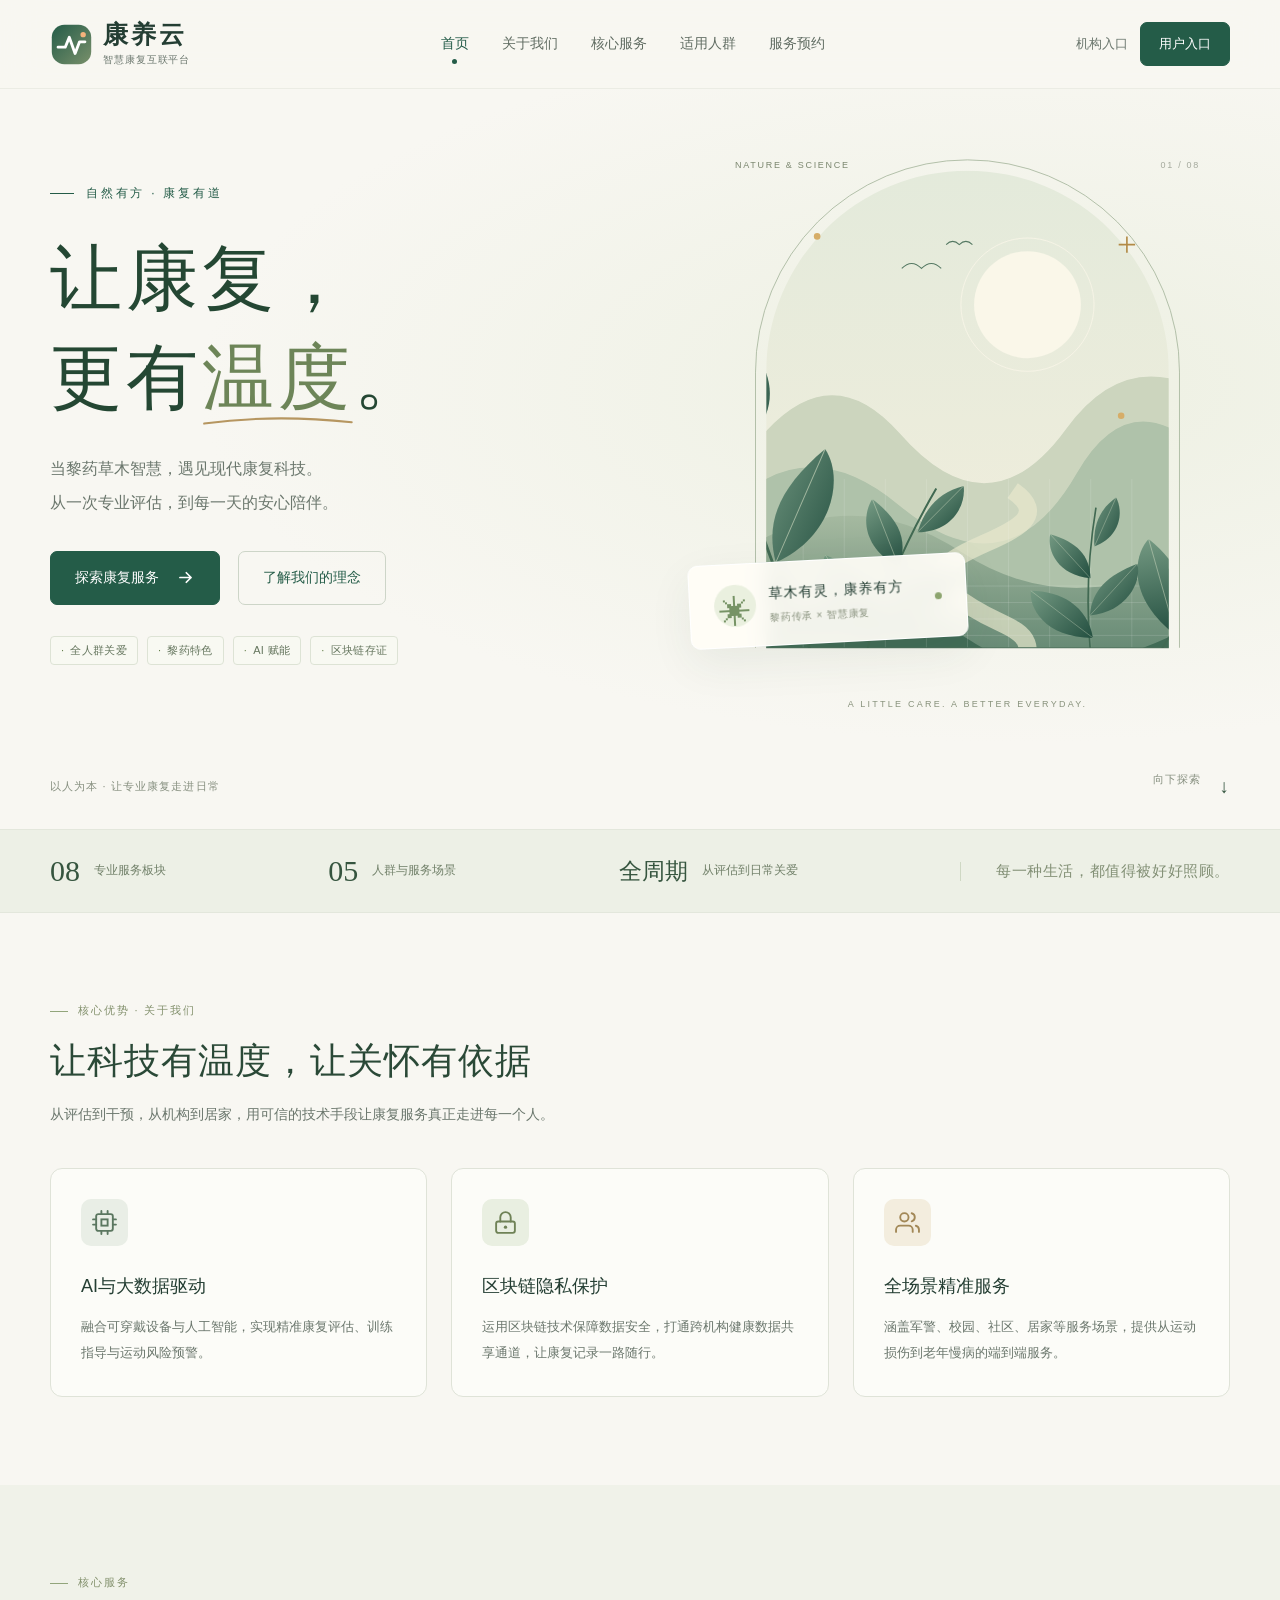
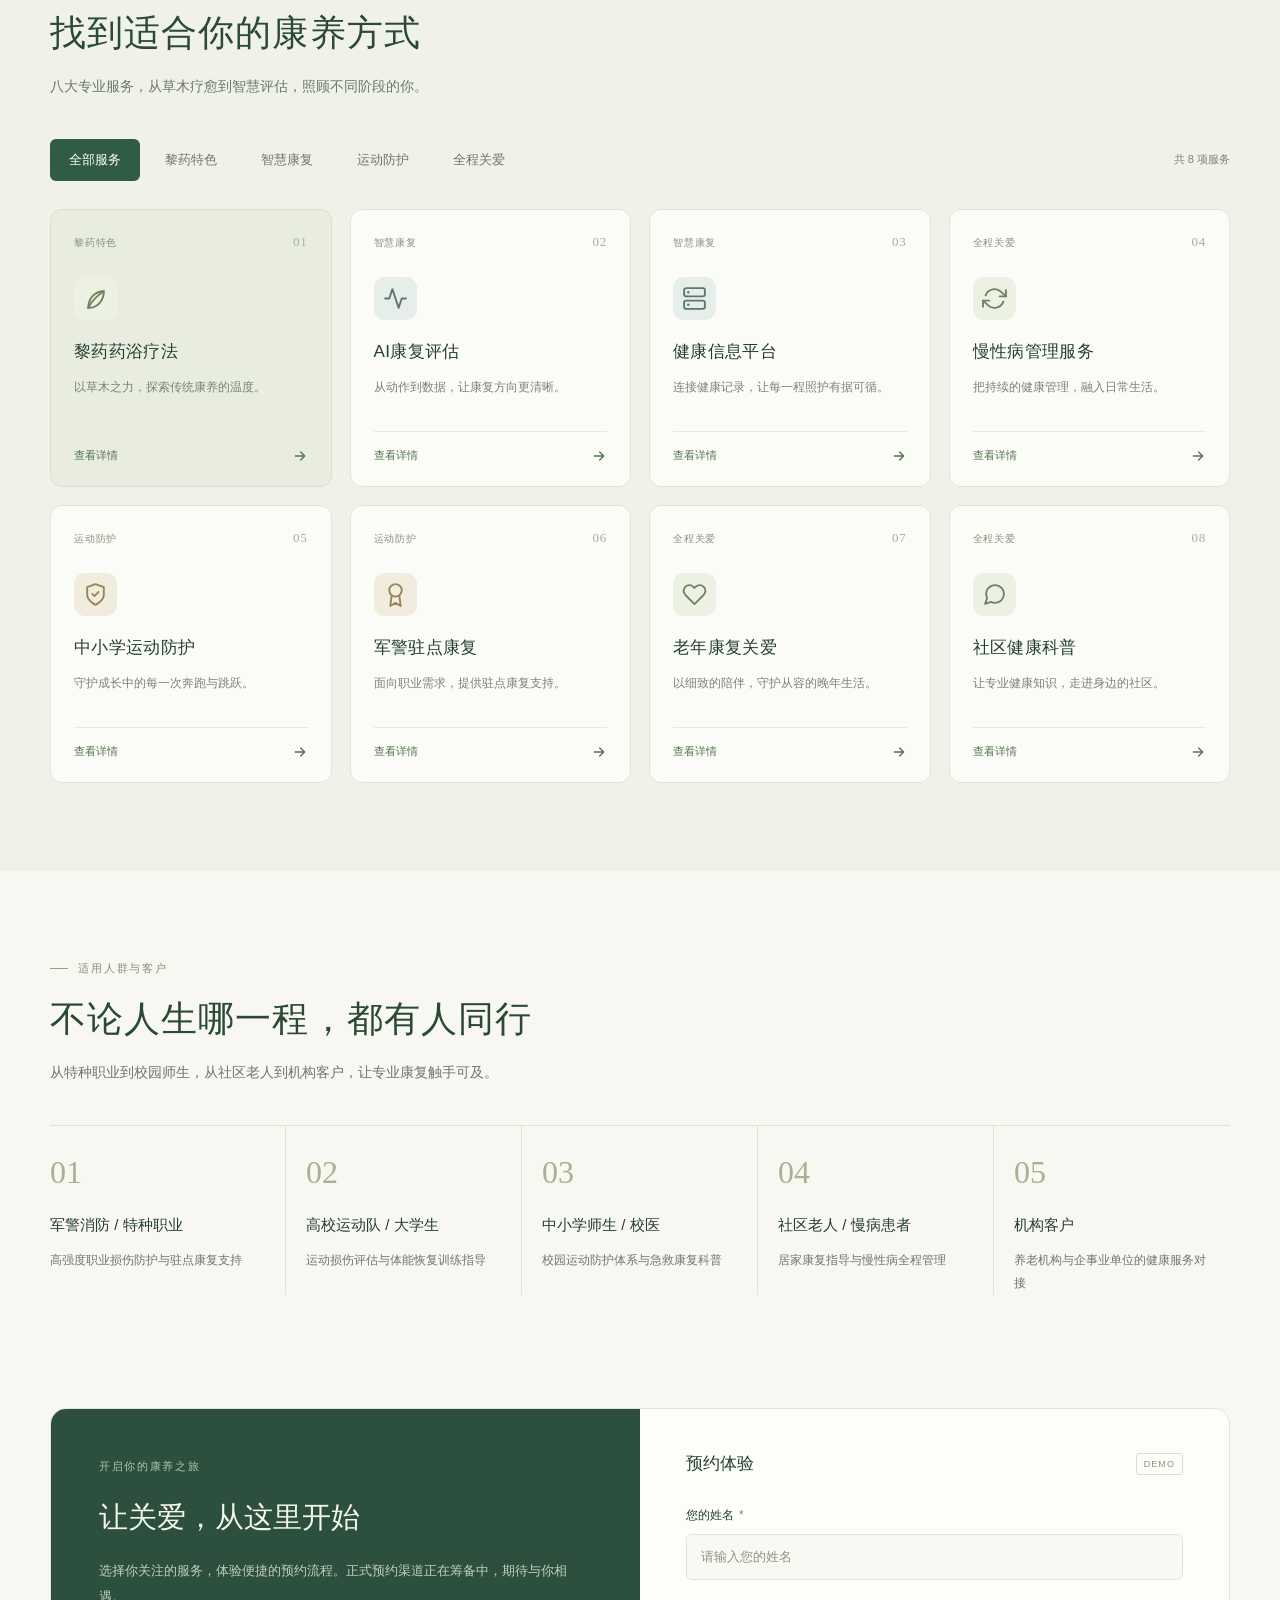
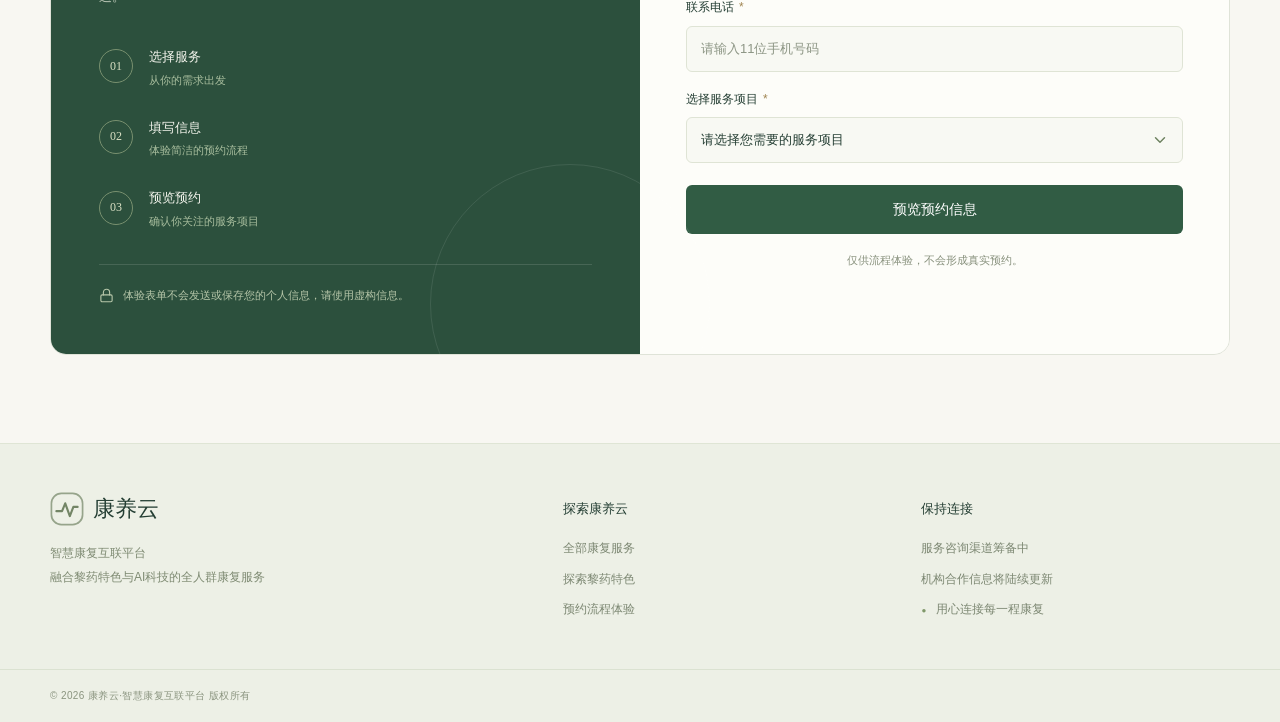
==== commit a551a16d: "Refine wellness site design and static page interactions" ====
--- a/index.html
+++ b/index.html
@@ -4,11 +4,14 @@
 <meta charset="UTF-8">
 <meta name="viewport" content="width=device-width, initial-scale=1.0">
 <title>康养云·智慧康复互联平台 — 融合黎药特色与AI科技的全人群康复服务</title>
-<meta name="description" content="康养云·智慧康复互联平台融合黎药特色与AI科技，面向军警、校园、社区、居家等场景，提供六大板块、全生命周期的智慧康复服务。">
+<meta name="description" content="康养云·智慧康复互联平台融合黎药特色与AI科技，面向军警、校园、社区、居家等场景，提供八大服务板块、全生命周期的智慧康复服务。">
+<meta name="theme-color" content="#245c48">
+<link rel="icon" href="assets/favicon.svg" type="image/svg+xml">
 <link rel="stylesheet" href="styles.css">
-<script>document.documentElement.classList.add('k-js');</script>
+
 </head>
 <body>
+<a class="skip-link" href="#main">跳转到主要内容</a>
 
 <!-- ==================== 顶部导航栏 ==================== -->
 <header class="site-header" id="top">
@@ -17,8 +20,8 @@
       <svg class="brand-mark" viewBox="0 0 48 48" aria-hidden="true">
         <defs>
           <linearGradient id="kBrandGrad" x1="0" y1="0" x2="1" y2="1">
-            <stop offset="0" stop-color="#1B5E9E"/>
-            <stop offset="1" stop-color="#1F8A5F"/>
+            <stop offset="0" stop-color="#245c48"/>
+            <stop offset="1" stop-color="#79906b"/>
           </linearGradient>
         </defs>
         <rect x="2" y="2" width="44" height="44" rx="14" fill="url(#kBrandGrad)"/>
@@ -36,18 +39,14 @@
       <a href="#advantages">关于我们</a>
       <a href="#services">核心服务</a>
       <a href="#audience">适用人群</a>
-      <a href="#partners">合作机构</a>
-      <a href="#booking">联系我们</a>
-      <button class="nav-login-mobile" type="button" data-login="admin">管理员登录</button>
+
+      <a href="#booking">服务预约</a>
+      <button class="nav-login-mobile" type="button" data-login="admin">机构入口</button>
     </nav>
 
     <div class="header-actions">
-      <a class="header-tel" href="tel:18800000000">
-        <svg viewBox="0 0 24 24" aria-hidden="true"><path d="M22 16.92v3a2 2 0 0 1-2.18 2 19.79 19.79 0 0 1-8.63-3.07 19.5 19.5 0 0 1-6-6A19.79 19.79 0 0 1 2.12 4.18 2 2 0 0 1 4.11 2h3a2 2 0 0 1 2 1.72 12.84 12.84 0 0 0 .7 2.81 2 2 0 0 1-.45 2.11L8.09 9.91a16 16 0 0 0 6 6l1.27-1.27a2 2 0 0 1 2.11-.45 12.84 12.84 0 0 0 2.81.7A2 2 0 0 1 22 16.92z" fill="none" stroke="currentColor" stroke-width="2" stroke-linecap="round" stroke-linejoin="round"/></svg>
-        <span>188-XXXX-XXXX</span>
-      </a>
-      <button class="btn-header-ghost" type="button" data-login="admin">管理员登录</button>
-      <button class="btn-header-solid" type="button" data-login="user">用户登录</button>
+      <button class="btn-header-ghost" type="button" data-login="admin">机构入口</button>
+      <button class="btn-header-solid" type="button" data-login="user">用户入口</button>
       <button class="nav-toggle" type="button" id="navToggle" aria-label="打开菜单" aria-expanded="false" aria-controls="mainNav">
         <span></span><span></span><span></span>
       </button>
@@ -55,7 +54,7 @@
   </div>
 </header>
 
-<main>
+<main id="main" tabindex="-1">
 
 <!-- ==================== 首屏 Banner ==================== -->
 <section class="hero">
@@ -64,57 +63,32 @@
   </div>
   <div class="container hero-inner">
     <div class="hero-copy">
-      <p class="hero-eyebrow">康养云 · KANGYANG CLOUD</p>
-      <h1 class="hero-title">智慧康复<br>互联平台</h1>
-      <p class="hero-sub">融合黎药特色与AI科技，打造覆盖全人群、<br class="br-desktop">全生命周期的六位一体康复服务。</p>
+      <p class="hero-eyebrow">自然有方 · 康复有道</p>
+      <h1 class="hero-title">让康复，<br>更有<span class="title-accent">温度<svg viewBox="0 0 220 16" aria-hidden="true"><path d="M3 11Q103-3 217 9" fill="none" stroke="currentColor" stroke-width="3" stroke-linecap="round"/></svg></span>。</h1>
+      <p class="hero-sub">当黎药草木智慧，遇见现代康复科技。<br>从一次专业评估，到每一天的安心陪伴。</p>
       <div class="hero-actions">
-        <a class="btn-primary" href="#booking">
-          立即预约服务
+        <a class="btn-primary" href="#services">
+          探索康复服务
           <svg viewBox="0 0 24 24" aria-hidden="true"><path d="M5 12h14M13 6l6 6-6 6" fill="none" stroke="currentColor" stroke-width="2.2" stroke-linecap="round" stroke-linejoin="round"/></svg>
         </a>
-        <a class="btn-secondary" href="#services">了解核心服务</a>
+        <a class="btn-secondary" href="#advantages">了解我们的理念</a>
       </div>
       <ul class="hero-tags">
-        <li>六位一体</li>
+        <li>全人群关爱</li>
         <li>黎药特色</li>
         <li>AI 赋能</li>
         <li>区块链存证</li>
       </ul>
     </div>
 
-    <div class="hero-art" aria-hidden="true">
-      <svg viewBox="0 0 560 440" class="hero-svg">
-        <!-- 同心圆环 -->
-        <circle cx="300" cy="215" r="168" class="ring-outer"/>
-        <circle cx="300" cy="215" r="124" class="ring-dashed"/>
-        <circle cx="300" cy="215" r="80" class="ring-inner"/>
-        <!-- 心跳康复曲线 -->
-        <path class="pulse-line" d="M46 215h120l24-62 38 132 34-186 34 116 20-58h96"/>
-        <!-- 数据节点 -->
-        <circle cx="166" cy="215" r="6" class="node node-orange"/>
-        <circle cx="262" cy="99" r="6" class="node node-green"/>
-        <circle cx="300" cy="215" r="6" class="node node-blue"/>
-        <circle cx="412" cy="157" r="6" class="node node-orange"/>
-        <!-- 黎药叶片 -->
-        <g class="leaf-group">
-          <path d="M448 332c0-64 44-108 108-108 0 64-44 108-108 108z"/>
-          <path d="M448 332c22-40 56-70 108-108" class="leaf-vein"/>
-        </g>
-        <!-- 浮动小点 -->
-        <circle cx="96" cy="86" r="4" class="dot-float"/>
-        <circle cx="472" cy="72" r="5" class="dot-float"/>
-        <circle cx="510" cy="250" r="4" class="dot-float"/>
-      </svg>
-    </div>
-  </div>
-</section>
+    <div class="hero-art"><div class="art-label">NATURE &amp; SCIENCE <span>01 / 08</span></div><img class="botanical-art" src="assets/botanical.svg" alt="温柔的青绿山丘、草药叶片与蜿蜒小径，象征自然与科技相伴的康复之路" width="600" height="660" fetchpriority="high"><div class="art-note"><span class="art-note-icon" aria-hidden="true">✳</span><div><strong>草木有灵，康养有方</strong><small>黎药传承 × 智慧康复</small></div><span class="art-note-dot" aria-hidden="true"></span></div><span class="art-caption">A LITTLE CARE. A BETTER EVERYDAY.</span></div></div><div class="container hero-bottom"><span>以人为本 · 让专业康复走进日常</span><a href="#services">向下探索 <span aria-hidden="true">↓</span></a></div></section><div class="care-strip"><div class="container care-strip-inner"><p><strong>08</strong><span>专业服务板块</span></p><p><strong>05</strong><span>人群与服务场景</span></p><p><strong>全周期</strong><span>从评估到日常关爱</span></p><span class="care-strip-note">每一种生活，都值得被好好照顾。</span></div></div>
 
 <!-- ==================== 核心优势区 ==================== -->
 <section class="section" id="advantages">
   <div class="container">
     <div class="section-head" data-reveal>
       <p class="section-eyebrow">核心优势 · 关于我们</p>
-      <h2 class="section-title">科技与关怀并重的康复服务平台</h2>
+      <h2 class="section-title">让科技有温度，让关怀有依据</h2>
       <p class="section-desc">从评估到干预，从机构到居家，用可信的技术手段让康复服务真正走进每一个人。</p>
     </div>
 
@@ -152,7 +126,7 @@
           </svg>
         </div>
         <h3>全场景精准服务</h3>
-        <p>涵盖军警、校园、社区、居家等五大版块，提供从运动损伤到老年慢病的端到端服务。</p>
+        <p>涵盖军警、校园、社区、居家等服务场景，提供从运动损伤到老年慢病的端到端服务。</p>
       </article>
     </div>
   </div>
@@ -163,12 +137,12 @@
   <div class="container">
     <div class="section-head" data-reveal>
       <p class="section-eyebrow">核心服务</p>
-      <h2 class="section-title">八大服务板块，各有专业所长</h2>
-      <p class="section-desc">点击卡片进入服务详情页，了解每项服务的特色内容与服务流程。</p>
-    </div>
-
-    <div class="service-grid">
-      <a class="service-card" href="herbal-bath.html" data-reveal>
+      <h2 class="section-title">找到适合你的康养方式</h2>
+      <p class="section-desc">八大专业服务，从草木疗愈到智慧评估，照顾不同阶段的你。</p>
+    </div>
+
+    <div class="service-toolbar"><div class="service-filters" role="group" aria-label="筛选服务" hidden><button type="button" data-filter="all" aria-pressed="true">全部服务</button><button type="button" data-filter="herbal" aria-pressed="false">黎药特色</button><button type="button" data-filter="smart" aria-pressed="false">智慧康复</button><button type="button" data-filter="sport" aria-pressed="false">运动防护</button><button type="button" data-filter="care" aria-pressed="false">全程关爱</button></div><span id="serviceCount" class="service-count" role="status">共 8 项服务</span></div><div class="service-grid" id="serviceGrid">
+      <a class="service-card" href="herbal-bath.html" data-category="herbal" data-reveal><span class="service-topline"><span>黎药特色</span><span>01</span></span>
         <span class="service-icon">
           <svg viewBox="0 0 24 24" aria-hidden="true">
             <path d="M5 21c0-9 6-16 15-16 0 9-6 16-15 16z" fill="none" stroke="currentColor" stroke-width="1.8" stroke-linejoin="round"/>
@@ -176,24 +150,24 @@
           </svg>
         </span>
         <span class="service-name">黎药药浴疗法</span>
-        <span class="service-cta">查看详情
-          <svg viewBox="0 0 24 24" aria-hidden="true"><path d="M5 12h14M13 6l6 6-6 6" fill="none" stroke="currentColor" stroke-width="2" stroke-linecap="round" stroke-linejoin="round"/></svg>
-        </span>
-      </a>
-
-      <a class="service-card" href="ai-assessment.html" data-reveal>
+        <span class="service-desc">以草木之力，探索传统康养的温度。</span><span class="service-cta">查看详情
+          <svg viewBox="0 0 24 24" aria-hidden="true"><path d="M5 12h14M13 6l6 6-6 6" fill="none" stroke="currentColor" stroke-width="2" stroke-linecap="round" stroke-linejoin="round"/></svg>
+        </span>
+      </a>
+
+      <a class="service-card" href="ai-assessment.html" data-category="smart" data-reveal><span class="service-topline"><span>智慧康复</span><span>02</span></span>
         <span class="service-icon">
           <svg viewBox="0 0 24 24" aria-hidden="true">
             <path d="M22 12h-4l-3 9L9 3l-3 9H2" fill="none" stroke="currentColor" stroke-width="1.8" stroke-linecap="round" stroke-linejoin="round"/>
           </svg>
         </span>
         <span class="service-name">AI康复评估</span>
-        <span class="service-cta">查看详情
-          <svg viewBox="0 0 24 24" aria-hidden="true"><path d="M5 12h14M13 6l6 6-6 6" fill="none" stroke="currentColor" stroke-width="2" stroke-linecap="round" stroke-linejoin="round"/></svg>
-        </span>
-      </a>
-
-      <a class="service-card" href="health-platform.html" data-reveal>
+        <span class="service-desc">从动作到数据，让康复方向更清晰。</span><span class="service-cta">查看详情
+          <svg viewBox="0 0 24 24" aria-hidden="true"><path d="M5 12h14M13 6l6 6-6 6" fill="none" stroke="currentColor" stroke-width="2" stroke-linecap="round" stroke-linejoin="round"/></svg>
+        </span>
+      </a>
+
+      <a class="service-card" href="health-platform.html" data-category="smart" data-reveal><span class="service-topline"><span>智慧康复</span><span>03</span></span>
         <span class="service-icon">
           <svg viewBox="0 0 24 24" aria-hidden="true">
             <rect x="2" y="2" width="20" height="8" rx="2" fill="none" stroke="currentColor" stroke-width="1.8"/>
@@ -202,12 +176,12 @@
           </svg>
         </span>
         <span class="service-name">健康信息平台</span>
-        <span class="service-cta">查看详情
-          <svg viewBox="0 0 24 24" aria-hidden="true"><path d="M5 12h14M13 6l6 6-6 6" fill="none" stroke="currentColor" stroke-width="2" stroke-linecap="round" stroke-linejoin="round"/></svg>
-        </span>
-      </a>
-
-      <a class="service-card" href="chronic-care.html" data-reveal>
+        <span class="service-desc">连接健康记录，让每一程照护有据可循。</span><span class="service-cta">查看详情
+          <svg viewBox="0 0 24 24" aria-hidden="true"><path d="M5 12h14M13 6l6 6-6 6" fill="none" stroke="currentColor" stroke-width="2" stroke-linecap="round" stroke-linejoin="round"/></svg>
+        </span>
+      </a>
+
+      <a class="service-card" href="chronic-care.html" data-category="care" data-reveal><span class="service-topline"><span>全程关爱</span><span>04</span></span>
         <span class="service-icon">
           <svg viewBox="0 0 24 24" aria-hidden="true">
             <path d="M23 4v6h-6M1 20v-6h6" fill="none" stroke="currentColor" stroke-width="1.8" stroke-linecap="round" stroke-linejoin="round"/>
@@ -215,12 +189,12 @@
           </svg>
         </span>
         <span class="service-name">慢性病管理服务</span>
-        <span class="service-cta">查看详情
-          <svg viewBox="0 0 24 24" aria-hidden="true"><path d="M5 12h14M13 6l6 6-6 6" fill="none" stroke="currentColor" stroke-width="2" stroke-linecap="round" stroke-linejoin="round"/></svg>
-        </span>
-      </a>
-
-      <a class="service-card" href="campus-sports.html" data-reveal>
+        <span class="service-desc">把持续的健康管理，融入日常生活。</span><span class="service-cta">查看详情
+          <svg viewBox="0 0 24 24" aria-hidden="true"><path d="M5 12h14M13 6l6 6-6 6" fill="none" stroke="currentColor" stroke-width="2" stroke-linecap="round" stroke-linejoin="round"/></svg>
+        </span>
+      </a>
+
+      <a class="service-card" href="campus-sports.html" data-category="sport" data-reveal><span class="service-topline"><span>运动防护</span><span>05</span></span>
         <span class="service-icon">
           <svg viewBox="0 0 24 24" aria-hidden="true">
             <path d="M12 22s8-4 8-10V5l-8-3-8 3v7c0 6 8 10 8 10z" fill="none" stroke="currentColor" stroke-width="1.8" stroke-linejoin="round"/>
@@ -228,12 +202,12 @@
           </svg>
         </span>
         <span class="service-name">中小学运动防护</span>
-        <span class="service-cta">查看详情
-          <svg viewBox="0 0 24 24" aria-hidden="true"><path d="M5 12h14M13 6l6 6-6 6" fill="none" stroke="currentColor" stroke-width="2" stroke-linecap="round" stroke-linejoin="round"/></svg>
-        </span>
-      </a>
-
-      <a class="service-card" href="police-rehab.html" data-reveal>
+        <span class="service-desc">守护成长中的每一次奔跑与跳跃。</span><span class="service-cta">查看详情
+          <svg viewBox="0 0 24 24" aria-hidden="true"><path d="M5 12h14M13 6l6 6-6 6" fill="none" stroke="currentColor" stroke-width="2" stroke-linecap="round" stroke-linejoin="round"/></svg>
+        </span>
+      </a>
+
+      <a class="service-card" href="police-rehab.html" data-category="sport" data-reveal><span class="service-topline"><span>运动防护</span><span>06</span></span>
         <span class="service-icon">
           <svg viewBox="0 0 24 24" aria-hidden="true">
             <circle cx="12" cy="8" r="6" fill="none" stroke="currentColor" stroke-width="1.8"/>
@@ -241,31 +215,31 @@
           </svg>
         </span>
         <span class="service-name">军警驻点康复</span>
-        <span class="service-cta">查看详情
-          <svg viewBox="0 0 24 24" aria-hidden="true"><path d="M5 12h14M13 6l6 6-6 6" fill="none" stroke="currentColor" stroke-width="2" stroke-linecap="round" stroke-linejoin="round"/></svg>
-        </span>
-      </a>
-
-      <a class="service-card" href="elderly-care.html" data-reveal>
+        <span class="service-desc">面向职业需求，提供驻点康复支持。</span><span class="service-cta">查看详情
+          <svg viewBox="0 0 24 24" aria-hidden="true"><path d="M5 12h14M13 6l6 6-6 6" fill="none" stroke="currentColor" stroke-width="2" stroke-linecap="round" stroke-linejoin="round"/></svg>
+        </span>
+      </a>
+
+      <a class="service-card" href="elderly-care.html" data-category="care" data-reveal><span class="service-topline"><span>全程关爱</span><span>07</span></span>
         <span class="service-icon">
           <svg viewBox="0 0 24 24" aria-hidden="true">
             <path d="M20.84 4.61a5.5 5.5 0 0 0-7.78 0L12 5.67l-1.06-1.06a5.5 5.5 0 0 0-7.78 7.78l1.06 1.06L12 21.23l7.78-7.78 1.06-1.06a5.5 5.5 0 0 0 0-7.78z" fill="none" stroke="currentColor" stroke-width="1.8" stroke-linejoin="round"/>
           </svg>
         </span>
         <span class="service-name">老年康复关爱</span>
-        <span class="service-cta">查看详情
-          <svg viewBox="0 0 24 24" aria-hidden="true"><path d="M5 12h14M13 6l6 6-6 6" fill="none" stroke="currentColor" stroke-width="2" stroke-linecap="round" stroke-linejoin="round"/></svg>
-        </span>
-      </a>
-
-      <a class="service-card" href="community-health.html" data-reveal>
+        <span class="service-desc">以细致的陪伴，守护从容的晚年生活。</span><span class="service-cta">查看详情
+          <svg viewBox="0 0 24 24" aria-hidden="true"><path d="M5 12h14M13 6l6 6-6 6" fill="none" stroke="currentColor" stroke-width="2" stroke-linecap="round" stroke-linejoin="round"/></svg>
+        </span>
+      </a>
+
+      <a class="service-card" href="community-health.html" data-category="care" data-reveal><span class="service-topline"><span>全程关爱</span><span>08</span></span>
         <span class="service-icon">
           <svg viewBox="0 0 24 24" aria-hidden="true">
             <path d="M21 11.5a8.38 8.38 0 0 1-.9 3.8 8.5 8.5 0 0 1-7.6 4.7 8.38 8.38 0 0 1-3.8-.9L3 21l1.9-5.7a8.38 8.38 0 0 1-.9-3.8 8.5 8.5 0 0 1 4.7-7.6 8.38 8.38 0 0 1 3.8-.9h.5a8.48 8.48 0 0 1 8 8v.5z" fill="none" stroke="currentColor" stroke-width="1.8" stroke-linejoin="round"/>
           </svg>
         </span>
         <span class="service-name">社区健康科普</span>
-        <span class="service-cta">查看详情
+        <span class="service-desc">让专业健康知识，走进身边的社区。</span><span class="service-cta">查看详情
           <svg viewBox="0 0 24 24" aria-hidden="true"><path d="M5 12h14M13 6l6 6-6 6" fill="none" stroke="currentColor" stroke-width="2" stroke-linecap="round" stroke-linejoin="round"/></svg>
         </span>
       </a>
@@ -278,7 +252,7 @@
   <div class="container">
     <div class="section-head" data-reveal>
       <p class="section-eyebrow">适用人群与客户</p>
-      <h2 class="section-title">覆盖全人群的康复服务网络</h2>
+      <h2 class="section-title">不论人生哪一程，都有人同行</h2>
       <p class="section-desc">从特种职业到校园师生，从社区老人到机构客户，让专业康复触手可及。</p>
     </div>
 
@@ -317,32 +291,20 @@
   <div class="container">
     <div class="booking-wrap">
       <aside class="booking-aside" data-reveal>
-        <p class="booking-eyebrow">在线预约与联系</p>
-        <h2>预约专业康复服务</h2>
-        <p class="booking-intro">留下您的联系方式，康复顾问会根据您选择的服务项目与您电话沟通，为您匹配适合的康复方案。</p>
-
-        <ul class="booking-contact">
-          <li>
-            <svg viewBox="0 0 24 24" aria-hidden="true"><path d="M22 16.92v3a2 2 0 0 1-2.18 2 19.79 19.79 0 0 1-8.63-3.07 19.5 19.5 0 0 1-6-6A19.79 19.79 0 0 1 2.12 4.18 2 2 0 0 1 4.11 2h3a2 2 0 0 1 2 1.72 12.84 12.84 0 0 0 .7 2.81 2 2 0 0 1-.45 2.11L8.09 9.91a16 16 0 0 0 6 6l1.27-1.27a2 2 0 0 1 2.11-.45 12.84 12.84 0 0 0 2.81.7A2 2 0 0 1 22 16.92z" fill="none" stroke="currentColor" stroke-width="1.8" stroke-linecap="round" stroke-linejoin="round"/></svg>
-            <span>服务热线：188-XXXX-XXXX</span>
-          </li>
-          <li>
-            <svg viewBox="0 0 24 24" aria-hidden="true"><rect x="2" y="4" width="20" height="16" rx="2" fill="none" stroke="currentColor" stroke-width="1.8"/><path d="M22 6l-10 7L2 6" fill="none" stroke="currentColor" stroke-width="1.8" stroke-linecap="round" stroke-linejoin="round"/></svg>
-            <span>邮箱：service@example.com</span>
-          </li>
-          <li>
-            <svg viewBox="0 0 24 24" aria-hidden="true"><path d="M21 10c0 7-9 13-9 13s-9-6-9-13a9 9 0 0 1 18 0z" fill="none" stroke="currentColor" stroke-width="1.8" stroke-linejoin="round"/><circle cx="12" cy="10" r="3" fill="none" stroke="currentColor" stroke-width="1.8"/></svg>
-            <span>地址：XX省XX市XX路XX号</span>
-          </li>
-        </ul>
+        <p class="booking-eyebrow">开启你的康养之旅</p>
+        <h2>让关爱，从这里开始</h2>
+        <p class="booking-intro">选择你关注的服务，体验便捷的预约流程。正式预约渠道正在筹备中，期待与你相遇。</p>
+
+        <ol class="booking-journey"><li><span>01</span><div><strong>选择服务</strong><p>从你的需求出发</p></div></li><li><span>02</span><div><strong>填写信息</strong><p>体验简洁的预约流程</p></div></li><li><span>03</span><div><strong>预览预约</strong><p>确认你关注的服务项目</p></div></li></ol>
 
         <p class="booking-privacy">
           <svg viewBox="0 0 24 24" aria-hidden="true"><rect x="3" y="11" width="18" height="11" rx="2" fill="none" stroke="currentColor" stroke-width="1.8"/><path d="M7 11V7a5 5 0 0 1 10 0v4" fill="none" stroke="currentColor" stroke-width="1.8" stroke-linecap="round"/></svg>
-          您的信息将被严格保密，仅用于康复服务对接。
+          体验表单不会发送或保存您的个人信息，请使用虚构信息。
         </p>
       </aside>
 
       <div class="booking-card" data-reveal>
+        <p class="form-kicker">预约体验 <span>DEMO</span></p><noscript><p class="form-hint">请启用 JavaScript 以体验预约预览。此表单不会提交预约。</p></noscript>
         <form id="bookingForm" class="booking-form" novalidate>
           <div class="field">
             <label for="bkName">您的姓名<span class="required">*</span></label>
@@ -375,8 +337,8 @@
             <p class="field-error" id="bkServiceError" role="alert"></p>
           </div>
 
-          <button class="btn-submit" type="submit" id="bkSubmit">提交预约</button>
-          <p class="form-hint">提交后康复顾问将尽快与您电话联系</p>
+          <button class="btn-submit" type="submit" id="bkSubmit" disabled>预览预约信息</button>
+          <p class="form-hint">仅供流程体验，不会形成真实预约。</p>
         </form>
 
         <div class="form-success" id="formSuccess" hidden>
@@ -384,10 +346,10 @@
             <circle class="success-ring" cx="48" cy="48" r="42" fill="none"/>
             <path class="success-check" d="M30 50l12 12 24-26" fill="none"/>
           </svg>
-          <h3>预约提交成功</h3>
-          <p class="success-desc">康复顾问将尽快与您电话联系，请保持手机畅通。</p>
-          <p class="success-tip">如需加急，可直接致电 188-XXXX-XXXX</p>
-          <button class="btn-secondary" type="button" id="bkReset">再次预约</button>
+          <h3 tabindex="-1">预约信息已预览</h3>
+          <p class="success-desc">这是流程体验，您的信息未发送给任何机构。</p>
+          <p class="success-tip">正式服务渠道开放后，将支持实际预约。</p>
+          <button class="btn-secondary" type="button" id="bkReset">返回修改</button>
         </div>
       </div>
     </div>
@@ -411,21 +373,11 @@
     </div>
 
     <div class="footer-col">
-      <h3>友情链接</h3>
-      <ul class="footer-links">
-        <li><a href="#">相关医疗机构</a></li>
-        <li><a href="#">黎药研发中心</a></li>
-        <li><a href="#">合作高校</a></li>
-      </ul>
+      <h3>探索康养云</h3><ul class="footer-links"><li><a href="index.html#services">全部康复服务</a></li><li><a href="herbal-bath.html">探索黎药特色</a></li><li><a href="index.html#booking">预约流程体验</a></li></ul>
     </div>
 
     <div class="footer-col">
-      <h3>联系我们</h3>
-      <ul class="footer-links footer-contact">
-        <li>电话：188-XXXX-XXXX</li>
-        <li>邮箱：service@example.com</li>
-        <li>地址：XX省XX市XX路XX号</li>
-      </ul>
+      <h3>保持连接</h3><ul class="footer-links footer-contact"><li>服务咨询渠道筹备中</li><li>机构合作信息将陆续更新</li><li><span class="footer-status">●</span> 用心连接每一程康复</li></ul>
     </div>
   </div>
 
@@ -437,46 +389,11 @@
 </footer>
 
 <!-- ==================== 登录弹窗 ==================== -->
-<div class="modal" id="loginModal" hidden>
-  <div class="modal-mask" data-close-modal></div>
-
-  <div class="modal-card" role="dialog" aria-modal="true" aria-labelledby="loginModalTitle">
-    <button class="modal-close" type="button" data-close-modal aria-label="关闭登录弹窗">
-      <svg viewBox="0 0 24 24" aria-hidden="true"><path d="M18 6L6 18M6 6l12 12" fill="none" stroke="currentColor" stroke-width="2" stroke-linecap="round"/></svg>
-    </button>
-
-    <div id="loginFormPanel">
-      <h3 class="modal-title" id="loginModalTitle">用户登录</h3>
-      <p class="modal-sub" id="loginModalSub">登录后可查看您的康复记录与预约进度</p>
-
-      <form id="loginForm" novalidate>
-        <div class="field">
-          <label for="loginAccount" id="loginAccountLabel">手机号</label>
-          <input type="text" id="loginAccount" name="account" autocomplete="username" placeholder="请输入手机号">
-          <p class="field-error" id="loginAccountError" role="alert"></p>
-        </div>
-        <div class="field">
-          <label for="loginPassword">密码</label>
-          <input type="password" id="loginPassword" name="password" autocomplete="current-password" placeholder="请输入密码">
-          <p class="field-error" id="loginPasswordError" role="alert"></p>
-        </div>
-        <button class="btn-submit" type="submit" id="loginSubmit">登 录</button>
-      </form>
-    </div>
-
-    <div class="form-success login-success" id="loginSuccess" hidden>
-      <svg class="success-icon" viewBox="0 0 96 96" aria-hidden="true">
-        <circle class="success-ring" cx="48" cy="48" r="42" fill="none"/>
-        <path class="success-check" d="M30 50l12 12 24-26" fill="none"/>
-      </svg>
-      <h3>登录成功</h3>
-      <p class="success-desc" id="loginSuccessDesc">欢迎回来，正在为您进入系统…</p>
-    </div>
-  </div>
-</div>
+<div class="modal" id="loginModal" hidden><div class="modal-mask" data-close-modal></div><div class="modal-card" role="dialog" aria-modal="true" aria-labelledby="loginModalTitle" aria-describedby="loginModalSub" tabindex="-1"><button class="modal-close" type="button" data-close-modal aria-label="关闭入口说明">×</button><span class="modal-symbol" aria-hidden="true">＋</span><p class="section-eyebrow">CARE, CONNECTED</p><h2 class="modal-title" id="loginModalTitle">用户服务入口</h2><p class="modal-sub" id="loginModalSub">账户服务尚未开放。您可以先浏览服务内容，或体验预约填写流程。</p><a class="btn-primary" href="index.html#booking">体验预约流程 <svg viewBox="0 0 24 24" aria-hidden="true"><path d="M5 12h14m-6-6 6 6-6 6" fill="none" stroke="currentColor" stroke-width="1.7" stroke-linecap="round" stroke-linejoin="round"/></svg></a><p class="modal-note">当前为展示站，不提供账户登录或健康档案存储。</p></div></div>
 
 <div class="toast" id="toast" role="status" aria-live="polite"></div>
 
 <script src="script.js"></script>
+<a class="back-top" href="#top" aria-label="返回顶部" hidden>↑</a>
 </body>
 </html>
--- a/styles.css
+++ b/styles.css
@@ -1,901 +1,19 @@
-/* ==================== 康养云·智慧康复互联平台 · 公共样式 ==================== */
-
-/* ==================== 设计变量 ==================== */
-:root {
-  --k-bg: #FBF8F2;
-  --k-surface: #FFFFFF;
-  --k-ink: #22303E;
-  --k-ink-soft: #5B6B7B;
-  --k-blue: #1B5E9E;
-  --k-blue-deep: #0E3B66;
-  --k-blue-soft: #E9F1F9;
-  --k-green: #1F8A5F;
-  --k-green-deep: #14603F;
-  --k-green-soft: #E5F2EA;
-  --k-orange: #D9782D;
-  --k-orange-soft: #FBEDE0;
-  --k-line: #EAE2D5;
-  --k-danger: #C0392B;
-  --k-radius: 18px;
-  --k-shadow-sm: 0 2px 10px rgba(14, 59, 102, .06);
-  --k-shadow-md: 0 14px 34px rgba(14, 59, 102, .12);
-  --k-font-display: "Noto Serif SC", "Source Han Serif SC", "Songti SC", "SimSun", Georgia, serif;
-  --k-font-body: "PingFang SC", "Microsoft YaHei", "Segoe UI", "Helvetica Neue", sans-serif;
-}
-
-/* ==================== 基础 ==================== */
-*, *::before, *::after { box-sizing: border-box; }
-html { scroll-behavior: smooth; }
-body {
-  margin: 0;
-  font-family: var(--k-font-body);
-  font-size: 17px;
-  line-height: 1.7;
-  color: var(--k-ink);
-  background: var(--k-bg);
-  -webkit-font-smoothing: antialiased;
-}
-h1, h2, h3, h4, p, ul, ol { margin: 0; padding: 0; }
-ul, ol { list-style: none; }
-a { color: inherit; text-decoration: none; }
-button { font-family: inherit; }
-img, svg { display: block; }
-[hidden] { display: none !important; }
-.container { width: min(1200px, 92%); margin-inline: auto; }
-section[id], footer[id] { scroll-margin-top: 92px; }
-::selection { background: rgba(27, 94, 158, .18); }
-a:focus-visible, button:focus-visible {
-  outline: 3px solid rgba(27, 94, 158, .45);
-  outline-offset: 2px;
-  border-radius: 8px;
-}
-
-/* ==================== 顶部导航栏 ==================== */
-.site-header {
-  position: sticky;
-  top: 0;
-  z-index: 100;
-  background: rgba(251, 248, 242, .9);
-  backdrop-filter: blur(14px);
-  transition: background .3s, box-shadow .3s;
-}
-.site-header.is-scrolled {
-  background: rgba(255, 255, 255, .95);
-  box-shadow: 0 4px 24px rgba(14, 59, 102, .08);
-}
-.header-inner { display: flex; align-items: center; gap: 20px; height: 78px; }
-
-.brand { display: flex; align-items: center; gap: 12px; flex: none; }
-.brand-mark { width: 44px; height: 44px; }
-.brand-text strong {
-  display: block;
-  font-family: var(--k-font-display);
-  font-size: 22px;
-  font-weight: 700;
-  line-height: 1.15;
-  letter-spacing: .06em;
-  color: var(--k-blue-deep);
-}
-.brand-text small {
-  display: block;
-  font-size: 12.5px;
-  letter-spacing: .04em;
-  color: var(--k-ink-soft);
-}
-
-.main-nav { display: flex; align-items: center; gap: 2px; margin-inline: auto; }
-.main-nav > a {
-  padding: 9px 15px;
-  border-radius: 999px;
-  font-size: 16.5px;
-  font-weight: 500;
-  color: var(--k-ink);
-  transition: background .25s, color .25s;
-}
-.main-nav > a:hover { background: var(--k-blue-soft); color: var(--k-blue); }
-.nav-login-mobile { display: none; }
-
-.header-actions { display: flex; align-items: center; gap: 10px; flex: none; }
-.header-tel {
-  display: flex;
-  align-items: center;
-  gap: 7px;
-  padding: 8px 12px;
-  border-radius: 999px;
-  font-size: 16px;
-  font-weight: 600;
-  color: var(--k-blue);
-  transition: background .25s;
-}
-.header-tel svg { width: 17px; height: 17px; }
-.header-tel:hover { background: var(--k-blue-soft); }
-.btn-header-ghost {
-  border: none;
-  background: none;
-  padding: 9px 12px;
-  border-radius: 10px;
-  font-size: 15.5px;
-  color: var(--k-ink-soft);
-  cursor: pointer;
-  transition: color .25s, background .25s;
-}
-.btn-header-ghost:hover { color: var(--k-blue); background: var(--k-blue-soft); }
-.btn-header-solid {
-  border: none;
-  background: var(--k-blue);
-  color: #fff;
-  padding: 10px 18px;
-  border-radius: 12px;
-  font-size: 15.5px;
-  font-weight: 600;
-  cursor: pointer;
-  transition: background .25s;
-}
-.btn-header-solid:hover { background: var(--k-blue-deep); }
-
-.nav-toggle {
-  display: none;
-  width: 44px;
-  height: 44px;
-  border: none;
-  background: none;
-  flex-direction: column;
-  align-items: center;
-  justify-content: center;
-  gap: 5px;
-  border-radius: 12px;
-  cursor: pointer;
-  transition: background .25s;
-}
-.nav-toggle:hover { background: var(--k-blue-soft); }
-.nav-toggle span {
-  display: block;
-  width: 22px;
-  height: 2.4px;
-  border-radius: 2px;
-  background: var(--k-ink);
-  transition: transform .3s, opacity .3s;
-}
-.nav-toggle[aria-expanded="true"] span:nth-child(1) { transform: translateY(7.4px) rotate(45deg); }
-.nav-toggle[aria-expanded="true"] span:nth-child(2) { opacity: 0; }
-.nav-toggle[aria-expanded="true"] span:nth-child(3) { transform: translateY(-7.4px) rotate(-45deg); }
-
-/* ==================== 首屏 Banner ==================== */
-.hero { position: relative; overflow: hidden; padding: 84px 0 104px; }
-.hero-bg {
-  position: absolute;
-  inset: 0;
-  background:
-    radial-gradient(720px 460px at 86% 4%, rgba(27, 94, 158, .16), transparent 62%),
-    radial-gradient(620px 460px at 4% 92%, rgba(31, 138, 95, .14), transparent 58%),
-    radial-gradient(520px 340px at 55% 108%, rgba(217, 120, 45, .12), transparent 60%),
-    linear-gradient(180deg, #FDFAF3, #F4F8FB 88%);
-}
-.hero-grid {
-  position: absolute;
-  inset: 0;
-  background-image: radial-gradient(rgba(27, 94, 158, .2) 1.1px, transparent 1.4px);
-  background-size: 28px 28px;
-  opacity: .4;
-  mask-image: linear-gradient(180deg, #000 0%, transparent 72%);
-}
-.hero-inner {
-  position: relative;
-  display: grid;
-  grid-template-columns: 1.05fr .95fr;
-  align-items: center;
-  gap: 40px;
-}
-.hero-eyebrow {
-  display: inline-flex;
-  align-items: center;
-  gap: 12px;
-  font-size: 15px;
-  font-weight: 700;
-  letter-spacing: .22em;
-  color: var(--k-blue);
-}
-.hero-eyebrow::before {
-  content: "";
-  width: 34px;
-  height: 3px;
-  border-radius: 3px;
-  background: var(--k-orange);
-}
-.hero-title {
-  font-family: var(--k-font-display);
-  font-size: clamp(40px, 5.2vw, 66px);
-  font-weight: 700;
-  line-height: 1.2;
-  letter-spacing: .02em;
-  color: var(--k-blue-deep);
-  margin: 22px 0 24px;
-}
-.hero-title em {
-  font-style: normal;
-  color: var(--k-green);
-  padding-bottom: .12em;
-  background: url("data:image/svg+xml,%3Csvg xmlns='http://www.w3.org/2000/svg' viewBox='0 0 120 12'%3E%3Cpath d='M2 8 C 20 2, 40 2, 60 8 S 100 14, 118 6' fill='none' stroke='%23D9782D' stroke-width='4' stroke-linecap='round'/%3E%3C/svg%3E") no-repeat bottom / 100% .14em;
-}
-.hero-sub { font-size: 20px; line-height: 1.9; color: var(--k-ink-soft); }
-.hero-actions { display: flex; flex-wrap: wrap; gap: 16px; margin-top: 38px; }
-.btn-primary {
-  display: inline-flex;
-  align-items: center;
-  gap: 10px;
-  padding: 17px 34px;
-  border-radius: 16px;
-  background: var(--k-green);
-  color: #fff;
-  font-size: 19px;
-  font-weight: 600;
-  box-shadow: 0 10px 26px rgba(31, 138, 95, .28);
-  transition: background .25s, transform .25s, box-shadow .25s;
-}
-.btn-primary svg { width: 20px; height: 20px; }
-.btn-primary:hover {
-  background: var(--k-green-deep);
-  transform: translateY(-2px);
-  box-shadow: 0 14px 32px rgba(31, 138, 95, .34);
-}
-.btn-secondary {
-  display: inline-flex;
-  align-items: center;
-  justify-content: center;
-  padding: 17px 30px;
-  border-radius: 16px;
-  border: 2px solid var(--k-line);
-  background: rgba(255, 255, 255, .72);
-  color: var(--k-ink);
-  font-size: 18px;
-  font-weight: 600;
-  transition: border-color .25s, color .25s, background .25s;
-}
-.btn-secondary:hover { border-color: var(--k-blue); color: var(--k-blue); background: #fff; }
-.hero-tags { display: flex; flex-wrap: wrap; gap: 10px; margin-top: 34px; }
-.hero-tags li {
-  padding: 7px 15px;
-  border-radius: 999px;
-  border: 1px solid var(--k-line);
-  background: rgba(255, 255, 255, .8);
-  font-size: 14.5px;
-  color: var(--k-ink-soft);
-}
-
-.hero-art { position: relative; }
-.hero-svg { width: 100%; height: auto; }
-.ring-outer { fill: none; stroke: rgba(27, 94, 158, .16); stroke-width: 2; }
-.ring-dashed {
-  fill: none;
-  stroke: rgba(31, 138, 95, .32);
-  stroke-width: 2;
-  stroke-dasharray: 10 14;
-  transform-origin: 300px 215px;
-  animation: kSpin 46s linear infinite;
-}
-.ring-inner { fill: rgba(255, 255, 255, .55); stroke: rgba(217, 120, 45, .28); stroke-width: 2; }
-.pulse-line {
-  fill: none;
-  stroke: var(--k-green);
-  stroke-width: 4.5;
-  stroke-linecap: round;
-  stroke-linejoin: round;
-  stroke-dasharray: 1400;
-  stroke-dashoffset: 1400;
-  animation: kDraw 2.4s .3s ease-out forwards;
-}
-.node-orange { fill: var(--k-orange); }
-.node-green { fill: var(--k-green); }
-.node-blue { fill: var(--k-blue); }
-.leaf-group path { fill: rgba(217, 120, 45, .14); stroke: var(--k-orange); stroke-width: 2; }
-.leaf-vein { fill: none !important; }
-.dot-float { fill: rgba(27, 94, 158, .35); animation: kFloat 5.5s ease-in-out infinite; }
-.dot-float:nth-of-type(2) { animation-delay: 1.2s; }
-.dot-float:nth-of-type(3) { animation-delay: 2.4s; }
-
-@keyframes kDraw { to { stroke-dashoffset: 0; } }
-@keyframes kSpin { to { transform: rotate(360deg); } }
-@keyframes kFloat { 0%, 100% { transform: translateY(0); } 50% { transform: translateY(-10px); } }
-
-/* ==================== 区块通用 ==================== */
-.section { padding: 96px 0; }
-.section-alt { background: linear-gradient(180deg, #F3F7FB 0%, var(--k-bg) 100%); }
-.section-head { max-width: 660px; margin: 0 auto 56px; text-align: center; }
-.section-eyebrow {
-  display: inline-block;
-  margin-bottom: 18px;
-  padding: 7px 16px;
-  border-radius: 999px;
-  background: var(--k-orange-soft);
-  font-size: 14px;
-  font-weight: 700;
-  letter-spacing: .18em;
-  color: var(--k-orange);
-}
-.section-title {
-  font-family: var(--k-font-display);
-  font-size: clamp(30px, 3vw, 38px);
-  font-weight: 700;
-  line-height: 1.4;
-  color: var(--k-blue-deep);
-}
-.section-desc { margin-top: 16px; font-size: 17.5px; color: var(--k-ink-soft); }
-
-/* ==================== 核心优势区 ==================== */
-.adv-grid { display: grid; grid-template-columns: repeat(3, 1fr); gap: 26px; }
-.adv-card {
-  position: relative;
-  overflow: hidden;
-  padding: 38px 32px;
-  border: 1px solid var(--k-line);
-  border-radius: var(--k-radius);
-  background: var(--k-surface);
-  box-shadow: var(--k-shadow-sm);
-  transition: transform .3s, box-shadow .3s, border-color .3s;
-}
-.adv-card::before {
-  content: "";
-  position: absolute;
-  top: 0;
-  left: 0;
-  width: 100%;
-  height: 5px;
-  background: var(--k-blue);
-  transform: scaleX(0);
-  transform-origin: left;
-  transition: transform .38s;
-}
-.adv-card:nth-child(2)::before { background: var(--k-green); }
-.adv-card:nth-child(3)::before { background: var(--k-orange); }
-.adv-card:hover { transform: translateY(-6px); border-color: transparent; box-shadow: var(--k-shadow-md); }
-.adv-card:hover::before { transform: scaleX(1); }
-.adv-icon {
-  display: grid;
-  place-items: center;
-  width: 64px;
-  height: 64px;
-  margin-bottom: 24px;
-  border-radius: 18px;
-}
-.adv-icon svg { width: 32px; height: 32px; }
-.adv-icon-blue { background: var(--k-blue-soft); color: var(--k-blue); }
-.adv-icon-green { background: var(--k-green-soft); color: var(--k-green); }
-.adv-icon-orange { background: var(--k-orange-soft); color: var(--k-orange); }
-.adv-card h3 { margin-bottom: 12px; font-size: 22px; font-weight: 700; color: var(--k-ink); }
-.adv-card p { font-size: 16.5px; line-height: 1.85; color: var(--k-ink-soft); }
-
-/* ==================== 核心服务区 ==================== */
-.service-grid { display: grid; grid-template-columns: repeat(4, 1fr); gap: 20px; }
-.service-card {
-  display: flex;
-  flex-direction: column;
-  align-items: flex-start;
-  gap: 14px;
-  padding: 28px 26px 24px;
-  border: 1px solid var(--k-line);
-  border-radius: var(--k-radius);
-  background: var(--k-surface);
-  text-align: left;
-  cursor: pointer;
-  transition: transform .28s, box-shadow .28s, border-color .28s;
-}
-.service-card:hover {
-  transform: translateY(-5px);
-  border-color: rgba(31, 138, 95, .45);
-  box-shadow: var(--k-shadow-md);
-}
-.service-icon {
-  display: grid;
-  place-items: center;
-  width: 52px;
-  height: 52px;
-  border-radius: 14px;
-  background: var(--k-blue-soft);
-  color: var(--k-blue);
-  transition: background .28s, color .28s;
-}
-.service-icon svg { width: 26px; height: 26px; }
-.service-card:hover .service-icon { background: var(--k-green-soft); color: var(--k-green); }
-.service-name { font-size: 18.5px; font-weight: 700; color: var(--k-ink); }
-.service-cta {
-  display: inline-flex;
-  align-items: center;
-  gap: 6px;
-  font-size: 14.5px;
-  font-weight: 600;
-  color: var(--k-ink-soft);
-  transition: color .25s, gap .25s;
-}
-.service-cta svg { width: 15px; height: 15px; }
-.service-card:hover .service-cta { gap: 10px; color: var(--k-green); }
-
-/* ==================== 适用人群区 ==================== */
-.aud-grid { display: grid; grid-template-columns: repeat(5, 1fr); gap: 18px; }
-.aud-card {
-  padding: 30px 22px;
-  border: 1px solid var(--k-line);
-  border-radius: var(--k-radius);
-  background: var(--k-surface);
-  transition: transform .3s, box-shadow .3s, border-color .3s;
-}
-.aud-card:hover {
-  transform: translateY(-5px);
-  border-color: rgba(27, 94, 158, .35);
-  box-shadow: var(--k-shadow-md);
-}
-.aud-num {
-  display: block;
-  margin-bottom: 18px;
-  font-family: var(--k-font-display);
-  font-size: 40px;
-  font-weight: 700;
-  line-height: 1;
-  color: rgba(27, 94, 158, .18);
-  transition: color .3s;
-}
-.aud-card:hover .aud-num { color: var(--k-orange); }
-.aud-card h3 { margin-bottom: 10px; font-size: 17.5px; line-height: 1.5; color: var(--k-ink); }
-.aud-card p { font-size: 15px; line-height: 1.7; color: var(--k-ink-soft); }
-
-/* ==================== 在线预约区 ==================== */
-.section-booking { background: linear-gradient(180deg, var(--k-bg) 0%, #EFF5F8 100%); }
-.booking-wrap {
-  display: grid;
-  grid-template-columns: .92fr 1.08fr;
-  border-radius: 26px;
-  overflow: hidden;
-  box-shadow: var(--k-shadow-md);
-}
-.booking-aside {
-  position: relative;
-  overflow: hidden;
-  padding: 52px 44px;
-  background: linear-gradient(150deg, var(--k-blue-deep) 0%, #154E82 58%, #17694C 130%);
-  color: #fff;
-}
-.booking-aside::after {
-  content: "";
-  position: absolute;
-  right: -70px;
-  bottom: -70px;
-  width: 240px;
-  height: 240px;
-  border-radius: 50%;
-  border: 2px dashed rgba(255, 255, 255, .18);
-}
-.booking-eyebrow {
-  margin-bottom: 16px;
-  font-size: 14px;
-  font-weight: 700;
-  letter-spacing: .2em;
-  color: #9FC6E8;
-}
-.booking-aside h2 {
-  margin-bottom: 18px;
-  font-family: var(--k-font-display);
-  font-size: clamp(26px, 2.4vw, 32px);
-  font-weight: 700;
-}
-.booking-intro { margin-bottom: 34px; font-size: 16.5px; line-height: 1.9; color: rgba(255, 255, 255, .82); }
-.booking-contact { display: flex; flex-direction: column; gap: 16px; }
-.booking-contact li { display: flex; align-items: center; gap: 12px; font-size: 16.5px; color: rgba(255, 255, 255, .94); }
-.booking-contact svg { width: 20px; height: 20px; flex: none; color: #8FD6B4; }
-.booking-privacy {
-  display: flex;
-  align-items: flex-start;
-  gap: 10px;
-  margin-top: 36px;
-  padding-top: 26px;
-  border-top: 1px solid rgba(255, 255, 255, .16);
-  font-size: 14.5px;
-  line-height: 1.7;
-  color: rgba(255, 255, 255, .66);
-}
-.booking-privacy svg { width: 18px; height: 18px; flex: none; margin-top: 2px; color: #F5B37C; }
-
-.booking-card { background: var(--k-surface); padding: 52px 48px; }
-.booking-form { display: flex; flex-direction: column; gap: 24px; }
-.field label { display: block; margin-bottom: 10px; font-size: 16.5px; font-weight: 600; color: var(--k-ink); }
-.required { margin-left: 4px; color: var(--k-danger); }
-.field input, .field select {
-  width: 100%;
-  height: 56px;
-  padding: 0 18px;
-  border: 2px solid var(--k-line);
-  border-radius: 14px;
-  background: #FDFCFA;
-  font-family: inherit;
-  font-size: 17px;
-  color: var(--k-ink);
-  transition: border-color .25s, box-shadow .25s, background .25s;
-}
-.field select { appearance: none; padding-right: 52px; cursor: pointer; }
-.field input:focus, .field select:focus {
-  outline: none;
-  border-color: var(--k-blue);
-  background: #fff;
-  box-shadow: 0 0 0 4px rgba(27, 94, 158, .12);
-}
-.field input::placeholder { color: #A9B4BF; }
-.field.has-error input, .field.has-error select { border-color: var(--k-danger); background: #FEF9F8; }
-.field-error { margin-top: 8px; font-size: 14px; color: var(--k-danger); }
-.select-wrap { position: relative; }
-.select-arrow {
-  position: absolute;
-  top: 50%;
-  right: 18px;
-  width: 20px;
-  height: 20px;
-  transform: translateY(-50%);
-  color: var(--k-ink-soft);
-  pointer-events: none;
-}
-.btn-submit {
-  height: 60px;
-  margin-top: 6px;
-  border: none;
-  border-radius: 16px;
-  background: var(--k-green);
-  color: #fff;
-  font-size: 19px;
-  font-weight: 700;
-  letter-spacing: .06em;
-  cursor: pointer;
-  box-shadow: 0 10px 24px rgba(31, 138, 95, .26);
-  transition: background .25s, transform .25s, box-shadow .25s;
-}
-.btn-submit:hover { background: var(--k-green-deep); transform: translateY(-2px); }
-.btn-submit:disabled { opacity: .65; cursor: default; transform: none; box-shadow: none; }
-.form-hint { margin-top: 2px; text-align: center; font-size: 14px; color: var(--k-ink-soft); }
-
-.form-success { display: flex; flex-direction: column; align-items: center; padding: 30px 8px; text-align: center; }
-.success-icon { width: 96px; height: 96px; margin-bottom: 26px; }
-.success-ring {
-  stroke: var(--k-green);
-  stroke-width: 5;
-  stroke-dasharray: 264;
-  stroke-dashoffset: 264;
-  animation: kDraw .8s ease-out forwards;
-}
-.success-check {
-  stroke: var(--k-green);
-  stroke-width: 6;
-  stroke-linecap: round;
-  stroke-linejoin: round;
-  stroke-dasharray: 60;
-  stroke-dashoffset: 60;
-  animation: kDraw .5s .7s ease-out forwards;
-}
-.form-success h3 { margin-bottom: 14px; font-family: var(--k-font-display); font-size: 26px; color: var(--k-ink); }
-.success-desc { margin-bottom: 8px; font-size: 17px; line-height: 1.8; color: var(--k-ink-soft); }
-.success-tip { margin-bottom: 30px; font-size: 15px; font-weight: 600; color: var(--k-orange); }
-
-/* ==================== Footer ==================== */
-.site-footer { background: var(--k-blue-deep); color: rgba(255, 255, 255, .78); }
-.footer-inner { display: grid; grid-template-columns: 1.4fr 1fr 1fr; gap: 48px; padding: 68px 0 48px; }
-.footer-logo {
-  display: flex;
-  align-items: center;
-  gap: 12px;
-  margin-bottom: 18px;
-  font-size: 22px;
-  font-weight: 700;
-  letter-spacing: .05em;
-  color: #fff;
-}
-.footer-logo svg { width: 40px; height: 40px; color: #8FD6B4; }
-.footer-slogan { font-size: 15.5px; line-height: 1.9; color: rgba(255, 255, 255, .62); }
-.footer-col h3 { margin-bottom: 20px; font-size: 17px; font-weight: 600; color: #fff; }
-.footer-links { display: flex; flex-direction: column; gap: 13px; font-size: 15.5px; }
-.footer-links a { color: rgba(255, 255, 255, .72); transition: color .25s; }
-.footer-links a:hover { color: #8FD6B4; }
-.footer-contact li { color: rgba(255, 255, 255, .72); }
-.footer-bottom { border-top: 1px solid rgba(255, 255, 255, .12); padding: 22px 0; }
-.footer-bottom p { text-align: center; font-size: 14px; color: rgba(255, 255, 255, .5); }
-
-/* ==================== 轻提示 Toast ==================== */
-.toast {
-  position: fixed;
-  left: 50%;
-  bottom: 40px;
-  z-index: 200;
-  max-width: 86vw;
-  padding: 14px 26px;
-  border-radius: 999px;
-  background: rgba(14, 59, 102, .94);
-  color: #fff;
-  font-size: 15.5px;
-  text-align: center;
-  opacity: 0;
-  transform: translate(-50%, 20px);
-  pointer-events: none;
-  transition: opacity .3s, transform .3s;
-}
-.toast.is-show { opacity: 1; transform: translate(-50%, 0); }
-
-/* ==================== 登录弹窗 ==================== */
-body.no-scroll { overflow: hidden; }
-.modal { position: fixed; inset: 0; z-index: 300; display: grid; place-items: center; padding: 24px; }
-.modal-mask {
-  position: absolute;
-  inset: 0;
-  background: rgba(14, 59, 102, .52);
-  backdrop-filter: blur(4px);
-  animation: kFadeIn .25s ease;
-}
-.modal-card {
-  position: relative;
-  width: min(440px, 100%);
-  border-radius: 22px;
-  background: var(--k-surface);
-  padding: 42px 38px 38px;
-  box-shadow: 0 30px 80px rgba(14, 59, 102, .32);
-  animation: kPopIn .32s cubic-bezier(.22, .61, .36, 1);
-}
-.modal-close {
-  position: absolute;
-  top: 16px;
-  right: 16px;
-  display: grid;
-  place-items: center;
-  width: 40px;
-  height: 40px;
-  border: none;
-  border-radius: 12px;
-  background: none;
-  color: var(--k-ink-soft);
-  cursor: pointer;
-  transition: background .25s, color .25s;
-}
-.modal-close:hover { background: var(--k-blue-soft); color: var(--k-blue); }
-.modal-close svg { width: 20px; height: 20px; }
-.modal-title { margin-bottom: 8px; font-family: var(--k-font-display); font-size: 26px; color: var(--k-blue-deep); }
-.modal-sub { margin-bottom: 28px; font-size: 15px; color: var(--k-ink-soft); }
-.modal .field { margin-bottom: 20px; }
-.modal .btn-submit { width: 100%; }
-.login-success { padding: 12px 0 0; }
-@keyframes kFadeIn { from { opacity: 0; } }
-@keyframes kPopIn { from { opacity: 0; transform: translateY(18px) scale(.97); } }
-
-/* ==================== 服务详情页 ==================== */
-.page-hero {
-  position: relative;
-  overflow: hidden;
-  padding: 60px 0 76px;
-  background:
-    radial-gradient(680px 400px at 88% 0%, rgba(27, 94, 158, .14), transparent 62%),
-    radial-gradient(540px 380px at 2% 100%, rgba(31, 138, 95, .12), transparent 58%),
-    linear-gradient(180deg, #FDFAF3, var(--k-bg) 92%);
-}
-.breadcrumb {
-  display: flex;
-  align-items: center;
-  flex-wrap: wrap;
-  gap: 8px;
-  margin-bottom: 30px;
-  font-size: 15px;
-  color: var(--k-ink-soft);
-}
-.breadcrumb a { color: var(--k-blue); transition: color .25s; }
-.breadcrumb a:hover { color: var(--k-blue-deep); text-decoration: underline; }
-.breadcrumb .sep { color: #C6CEDA; }
-.breadcrumb .current { font-weight: 600; color: var(--k-ink); }
-.page-hero h1 {
-  font-family: var(--k-font-display);
-  font-size: clamp(34px, 4vw, 48px);
-  font-weight: 700;
-  color: var(--k-blue-deep);
-  margin-bottom: 20px;
-}
-.page-hero .lead { max-width: 760px; font-size: 19px; line-height: 1.9; color: var(--k-ink-soft); }
-.page-hero .hero-tags { margin-top: 26px; }
-.page-hero .hero-actions { margin-top: 34px; }
-
-.feature-grid { display: grid; grid-template-columns: repeat(3, 1fr); gap: 22px; }
-.feature-card {
-  padding: 32px 28px;
-  border: 1px solid var(--k-line);
-  border-radius: var(--k-radius);
-  background: var(--k-surface);
-  box-shadow: var(--k-shadow-sm);
-  transition: transform .3s, box-shadow .3s, border-color .3s;
-}
-.feature-card:hover { transform: translateY(-5px); border-color: transparent; box-shadow: var(--k-shadow-md); }
-.feature-icon {
-  display: grid;
-  place-items: center;
-  width: 56px;
-  height: 56px;
-  margin-bottom: 20px;
-  border-radius: 16px;
-}
-.feature-icon svg { width: 28px; height: 28px; }
-.feature-card h3 { margin-bottom: 10px; font-size: 20px; font-weight: 700; color: var(--k-ink); }
-.feature-card p { font-size: 16px; line-height: 1.85; color: var(--k-ink-soft); }
-
-.steps { display: grid; grid-template-columns: repeat(4, 1fr); gap: 20px; }
-.step-item {
-  position: relative;
-  padding: 30px 24px;
-  border: 1px solid var(--k-line);
-  border-radius: var(--k-radius);
-  background: var(--k-surface);
-}
-.step-num {
-  display: grid;
-  place-items: center;
-  width: 42px;
-  height: 42px;
-  margin-bottom: 16px;
-  border-radius: 13px;
-  background: var(--k-green-soft);
-  color: var(--k-green);
-  font-family: var(--k-font-display);
-  font-size: 17px;
-  font-weight: 700;
-}
-.step-item h3 { margin-bottom: 8px; font-size: 17.5px; font-weight: 700; color: var(--k-ink); }
-.step-item p { font-size: 15px; line-height: 1.8; color: var(--k-ink-soft); }
-
-.audience-tags { display: flex; flex-wrap: wrap; gap: 12px; }
-.audience-tags li {
-  padding: 10px 20px;
-  border-radius: 999px;
-  background: var(--k-blue-soft);
-  color: var(--k-blue);
-  font-size: 16px;
-  font-weight: 500;
-}
-
-.cta-band {
-  position: relative;
-  overflow: hidden;
-  display: flex;
-  align-items: center;
-  justify-content: space-between;
-  flex-wrap: wrap;
-  gap: 32px;
-  padding: 56px 48px;
-  border-radius: 26px;
-  background: linear-gradient(150deg, var(--k-blue-deep) 0%, #154E82 58%, #17694C 130%);
-  color: #fff;
-}
-.cta-band::after {
-  content: "";
-  position: absolute;
-  right: -70px;
-  bottom: -80px;
-  width: 260px;
-  height: 260px;
-  border-radius: 50%;
-  border: 2px dashed rgba(255, 255, 255, .18);
-}
-.cta-band h2 {
-  margin-bottom: 12px;
-  font-family: var(--k-font-display);
-  font-size: clamp(24px, 2.6vw, 32px);
-  font-weight: 700;
-}
-.cta-band p { font-size: 16.5px; line-height: 1.8; color: rgba(255, 255, 255, .82); }
-.cta-actions { display: flex; flex-wrap: wrap; gap: 16px; }
-.btn-light {
-  display: inline-flex;
-  align-items: center;
-  gap: 10px;
-  padding: 16px 30px;
-  border-radius: 15px;
-  background: var(--k-green);
-  color: #fff;
-  font-size: 18px;
-  font-weight: 600;
-  box-shadow: 0 10px 26px rgba(31, 138, 95, .3);
-  transition: background .25s, transform .25s, box-shadow .25s;
-}
-.btn-light:hover { background: var(--k-green-deep); transform: translateY(-2px); }
-.btn-outline-light {
-  display: inline-flex;
-  align-items: center;
-  padding: 16px 28px;
-  border-radius: 15px;
-  border: 2px solid rgba(255, 255, 255, .42);
-  color: #fff;
-  font-size: 17px;
-  font-weight: 600;
-  transition: border-color .25s, background .25s;
-}
-.btn-outline-light:hover { border-color: #fff; background: rgba(255, 255, 255, .08); }
-
-/* ==================== 滚动渐入 ==================== */
-.k-js [data-reveal] { opacity: 0; }
-
-/* ==================== 响应式 ==================== */
-@media (max-width: 1080px) {
-  .aud-grid { grid-template-columns: repeat(3, 1fr); }
-}
-
-@media (max-width: 980px) {
-  .hero-inner { grid-template-columns: 1fr; gap: 48px; }
-  .hero-art { max-width: 440px; margin-inline: auto; }
-  .br-desktop { display: none; }
-}
-
-@media (max-width: 900px) {
-  .main-nav {
-    position: fixed;
-    top: 78px;
-    left: 0;
-    right: 0;
-    z-index: 99;
-    flex-direction: column;
-    align-items: stretch;
-    gap: 4px;
-    margin: 0;
-    padding: 18px 20px 24px;
-    background: #fff;
-    box-shadow: 0 24px 48px rgba(14, 59, 102, .16);
-    opacity: 0;
-    visibility: hidden;
-    transform: translateY(-12px);
-    transition: opacity .3s, transform .3s, visibility .3s;
-  }
-  .main-nav.is-open { opacity: 1; visibility: visible; transform: none; }
-  .main-nav > a { padding: 14px 16px; border-radius: 12px; font-size: 17px; }
-  .nav-login-mobile {
-    display: block;
-    margin-top: 8px;
-    padding: 14px 16px;
-    border: none;
-    border-radius: 12px;
-    background: var(--k-blue-soft);
-    color: var(--k-blue);
-    font-size: 16.5px;
-    font-weight: 600;
-    text-align: left;
-    cursor: pointer;
-  }
-  .nav-toggle { display: flex; }
-  .header-tel { padding: 8px; }
-  .header-tel span { display: none; }
-  .btn-header-ghost { display: none; }
-
-  .adv-grid { grid-template-columns: 1fr; }
-  .service-grid { grid-template-columns: repeat(2, 1fr); }
-  .booking-wrap { grid-template-columns: 1fr; }
-  .booking-aside { padding: 44px 32px; }
-  .booking-card { padding: 44px 32px; }
-  .feature-grid { grid-template-columns: 1fr; }
-  .steps { grid-template-columns: repeat(2, 1fr); }
-}
-
-@media (max-width: 680px) {
-  .section { padding: 72px 0; }
-  .section-head { margin-bottom: 42px; }
-  .hero { padding: 56px 0 72px; }
-  .hero-actions { flex-direction: column; align-items: stretch; }
-  .btn-primary, .btn-secondary { justify-content: center; }
-  .aud-grid { grid-template-columns: 1fr; }
-  .service-card { padding: 22px 18px; }
-  .service-name { font-size: 16.5px; }
-  .header-inner { height: 70px; }
-  .main-nav { top: 70px; }
-  .brand-text small { display: none; }
-  .brand-mark { width: 38px; height: 38px; }
-  .brand-text strong { font-size: 19px; }
-  .footer-inner { grid-template-columns: 1fr; gap: 36px; padding: 52px 0 36px; }
-  .modal-card { padding: 36px 24px 30px; }
-  .page-hero { padding: 44px 0 56px; }
-  .steps { grid-template-columns: 1fr; }
-  .cta-band { padding: 40px 26px; }
-  .cta-actions { flex-direction: column; align-items: stretch; }
-  .btn-light, .btn-outline-light { justify-content: center; }
-}
-
-/* ==================== 无障碍：减少动态效果 ==================== */
-@media (prefers-reduced-motion: reduce) {
-  html { scroll-behavior: auto; }
-  .k-js [data-reveal] { opacity: 1; }
-  .pulse-line { animation: none; stroke-dashoffset: 0; }
-  .ring-dashed, .dot-float { animation: none; }
-  .success-ring, .success-check { animation-duration: .01s; }
-  .modal-mask, .modal-card { animation: none; }
-}
+/* 康养云 · Nature & Science | no build step, no external dependencies */
+:root{--k-bg:#f8f7f2;--k-surface:#fff;--k-ink:#243e33;--k-ink-soft:#6b776d;--k-blue:#245c48;--k-blue-deep:#203f32;--k-blue-soft:#edf2e9;--k-green:#245c48;--k-green-deep:#174533;--k-green-soft:#eaf0e5;--k-orange:#a77d45;--k-orange-soft:#f3edde;--k-line:#dfe3d8;--k-danger:#b43b32;--k-radius:16px;--k-shadow-sm:0 4px 16px #203f3205;--k-shadow-md:0 16px 40px #203f3210;--k-font-display:"Noto Serif SC","Source Han Serif SC","Songti SC","SimSun",Georgia,serif;--k-font-body:"PingFang SC","Microsoft YaHei","Segoe UI",sans-serif}
+*,*::before,*::after{box-sizing:border-box}html{scroll-behavior:smooth;scroll-padding-top:110px}body{margin:0;background:var(--k-bg);color:var(--k-ink);font:16px/1.8 var(--k-font-body);-webkit-font-smoothing:antialiased}h1,h2,h3,h4,p,ul,ol{margin:0;padding:0}ul,ol{list-style:none}a{color:inherit;text-decoration:none}button,input,select{font:inherit}button,a,input,select{-webkit-tap-highlight-color:transparent}button{cursor:pointer}img,svg{display:block;max-width:100%}[hidden]{display:none!important}.container{width:min(1180px,calc(100% - 96px));margin-inline:auto}::selection{background:#dae6c9}a:focus-visible,button:focus-visible,input:focus-visible,select:focus-visible{outline:3px solid #a77d45;outline-offset:5px}main:focus{outline:none}.skip-link{position:fixed;left:16px;top:-80px;z-index:500;padding:10px 20px;color:#fff;background:var(--k-green);border-radius:8px}.skip-link:focus{top:12px}.site-header{position:sticky;top:0;z-index:100;background:#f8f7f2ed;backdrop-filter:blur(18px);border-bottom:1px solid #dfe3d888;transition:box-shadow .25s}.site-header.is-scrolled{box-shadow:0 4px 24px #203f3208}.header-inner{display:flex;align-items:center;gap:24px;height:88px}.brand{display:flex;align-items:center;gap:10px;flex:none}.brand-mark{width:43px;height:43px}.brand-text strong{display:block;font:700 25px/1.3 var(--k-font-display);letter-spacing:.12em}.brand-text small{display:block;font-size:10px;letter-spacing:.09em;color:var(--k-ink-soft)}.main-nav{display:flex;align-items:center;gap:5px;margin-inline:auto}.main-nav>a{position:relative;padding:10px 14px;font-size:14px;color:#616d62;white-space:nowrap;transition:color .2s}.main-nav>a:hover,.main-nav>a[aria-current]{color:var(--k-green)}.main-nav>a[aria-current]::after{content:"";position:absolute;bottom:3px;left:calc(50% - 3px);width:5px;height:5px;background:var(--k-green);border-radius:50%}.header-actions{display:flex;align-items:center;gap:12px;flex:none}.btn-header-ghost{border:0;background:none;color:var(--k-ink-soft);font-size:13px;padding:10px 0}.btn-header-solid{border:1px solid var(--k-green);border-radius:7px;padding:9px 18px;font-size:13px;background:var(--k-green);color:white}.btn-header-solid:hover{background:var(--k-green-deep)}.nav-login-mobile,.nav-toggle{display:none}.nav-toggle{width:42px;height:42px;border:0;background:transparent;flex-direction:column;align-items:center;justify-content:center;gap:5px}.nav-toggle span{height:2px;width:22px;background:var(--k-green);transition:transform .2s,opacity .2s}.nav-toggle[aria-expanded=true] span:nth-child(1){transform:translateY(7px) rotate(45deg)}.nav-toggle[aria-expanded=true] span:nth-child(2){opacity:0}.nav-toggle[aria-expanded=true] span:nth-child(3){transform:translateY(-7px) rotate(-45deg)}
+/* Home: warm paper, a botanical arch, restrained typography. */
+.hero{position:relative;overflow:hidden;padding:42px 0 0}.hero-bg{position:absolute;inset:0;background:radial-gradient(ellipse at 80% 40%,#edf0e2 0,transparent 57%);pointer-events:none}.hero-grid{display:none}.hero-inner{position:relative;display:grid;grid-template-columns:1fr 1fr;align-items:center;gap:36px;min-height:620px}.hero-copy{padding:10px 0 44px}.hero-eyebrow{display:flex;align-items:center;gap:12px;font-size:12px;letter-spacing:.23em;color:var(--k-green)}.hero-eyebrow::before{content:"";width:24px;height:1px;background:var(--k-green)}.hero-title{font:500 clamp(48px,5.6vw,76px)/1.38 var(--k-font-display);letter-spacing:.055em;margin:26px 0 24px;color:#244733}.title-accent{position:relative;color:#6d8558;white-space:nowrap}.title-accent svg{position:absolute;width:100%;bottom:-9px;left:0;color:#b69660}.hero-sub{font-size:16px;color:var(--k-ink-soft);line-height:2.1}.hero-actions{display:flex;align-items:center;flex-wrap:wrap;gap:18px;margin-top:32px}.btn-primary,.btn-secondary,.btn-light,.btn-outline-light{display:inline-flex;justify-content:center;align-items:center;gap:17px;min-height:50px;border-radius:7px;padding:13px 24px;font-size:14px;font-weight:500;transition:background .2s,transform .2s,border-color .2s}.btn-primary,.btn-light{background:var(--k-green);color:#fff;border:1px solid var(--k-green)}.btn-primary:hover,.btn-light:hover{background:var(--k-green-deep);transform:translateY(-2px)}.btn-primary svg{width:19px;height:19px}.btn-secondary{border:1px solid #cdd5c8;background:transparent;color:var(--k-green)}.btn-secondary:hover{background:#eaf0e5;border-color:var(--k-green)}.hero-tags{display:flex;flex-wrap:wrap;gap:9px;margin-top:31px}.hero-tags li{font-size:11px;letter-spacing:.03em;color:#65765e;padding:4px 10px;border:1px solid #dde3d5;border-radius:4px;background:#f8f9f2}.hero-tags li::before{content:"·";margin-right:6px;color:#65804c}.hero-art{position:relative;width:100%;max-width:525px;justify-self:end;padding:0 16px 20px}.botanical-art{width:100%;height:auto;max-height:565px}.art-label{display:flex;justify-content:space-between;position:absolute;top:7px;left:30px;right:30px;font-size:9px;letter-spacing:.19em;color:#7b876f}.art-label span{color:#a5aa9d}.art-note{position:absolute;bottom:89px;left:-16px;display:flex;align-items:center;gap:13px;background:#fffdf7ed;border:1px solid #fff;backdrop-filter:blur(10px);padding:18px 24px;border-radius:10px;box-shadow:0 15px 45px #25453212;transform:rotate(-3deg)}.art-note-icon{display:grid;place-items:center;color:#769365;background:#eaf0df;width:42px;height:42px;font-size:32px;border-radius:50%}.art-note strong{display:block;font-size:14px;font-weight:500;letter-spacing:.07em}.art-note small{display:block;font-size:10px;color:#88917d;margin-top:3px;letter-spacing:.08em}.art-note-dot{width:7px;height:7px;background:#8ca46e;border-radius:50%;margin-left:18px}.art-caption{display:block;text-align:center;font-size:9px;letter-spacing:.25em;color:#89937d;margin-top:3px}.hero-bottom{position:relative;display:flex;align-items:center;justify-content:space-between;padding:19px 0 25px;font-size:11px;letter-spacing:.1em;color:#879080}.hero-bottom a{display:flex;gap:18px}.hero-bottom a span{font-size:19px;color:#355640}.care-strip{background:#edf0e6;border-block:1px solid #e3e7dc}.care-strip-inner{display:flex;align-items:center;justify-content:space-between;padding-block:26px;gap:24px}.care-strip p{display:flex;align-items:center;gap:14px}.care-strip strong{font:400 30px/1 Georgia,var(--k-font-display);color:#36553f}.care-strip p:nth-child(3) strong{font-size:23px}.care-strip p span{font-size:12px;color:#718069}.care-strip-note{font:15px var(--k-font-display);color:#839076;letter-spacing:.04em;border-left:1px solid #cfd8c4;padding-left:35px}
+/* Shared sections and services. */
+.section{padding:88px 0}.section-alt{background:#f0f2e9}.section-head{max-width:760px;margin:0 0 40px;text-align:left}.section-eyebrow{display:block;font-size:11px;font-weight:500;color:#82906c;letter-spacing:.17em;margin-bottom:13px}.section-eyebrow::before{content:"";display:inline-block;width:18px;height:1px;background:#92a57b;vertical-align:middle;margin-right:10px}.section-title{font:500 clamp(25px,3vw,36px)/1.5 var(--k-font-display);letter-spacing:.03em;color:#2a4937}.section-desc{margin-top:13px;color:var(--k-ink-soft);font-size:14px;line-height:1.9}.adv-grid,.feature-grid{display:grid;grid-template-columns:repeat(3,1fr);gap:24px}.adv-card,.feature-card{padding:30px;border:1px solid var(--k-line);border-radius:12px;background:#fcfcf8;transition:transform .25s,border-color .25s,box-shadow .25s}.adv-card:hover,.feature-card:hover{transform:translateY(-4px);border-color:#b9c8ae;box-shadow:var(--k-shadow-md)}.adv-icon,.feature-icon{display:grid;place-items:center;width:47px;height:47px;border-radius:10px;margin-bottom:24px}.adv-icon svg,.feature-icon svg{width:25px;height:25px}.adv-icon-blue{background:#e9eee6;color:#5b7760}.adv-icon-green{background:#e9efe1;color:#6f8256}.adv-icon-orange{background:#f3edde;color:#a28857}.adv-card h3,.feature-card h3{font-size:18px;font-weight:500;margin-bottom:12px}.adv-card p,.feature-card p{font-size:13px;color:var(--k-ink-soft);line-height:2}.service-toolbar{display:flex;justify-content:space-between;align-items:center;gap:20px;margin-bottom:28px}.service-filters{display:flex;flex-wrap:wrap;gap:6px}.service-filters button{border:1px solid transparent;padding:8px 18px;background:transparent;border-radius:6px;color:#6c7864;font-size:13px;transition:background .2s,color .2s}.service-filters button:hover{background:#e2e9d9}.service-filters button[aria-pressed=true]{background:#315c44;color:white}.service-count{font-size:11px;color:#78836e;white-space:nowrap}.service-grid{display:grid;grid-template-columns:repeat(4,minmax(0,1fr));gap:18px}.service-card{position:relative;display:flex;flex-direction:column;align-items:flex-start;padding:24px 23px 20px;border:1px solid #e0e6d8;border-radius:12px;background:#fbfcf7;min-height:278px;transition:transform .25s,box-shadow .25s,border-color .25s}.service-card:hover{transform:translateY(-5px);border-color:#a8bb97;box-shadow:0 12px 25px #2948340c}.service-topline{display:flex;justify-content:space-between;width:100%;font-size:10px;letter-spacing:.08em;color:#87917d;margin-bottom:25px}.service-topline>span:last-child{font:13px Georgia;color:#a4b098}.service-icon{display:grid;place-items:center;width:43px;height:43px;margin-bottom:17px;color:#6f835d;background:#edf1e4;border-radius:11px}.service-icon svg{width:25px;height:25px}.service-name{font-size:17px;font-weight:500;letter-spacing:.02em}.service-desc{font-size:12px;line-height:1.9;color:#7b8375;margin:9px 0 22px}.service-cta{display:flex;align-items:center;justify-content:space-between;width:100%;font-size:11px;color:#54734e;margin-top:auto;border-top:1px solid #e7eadf;padding-top:14px}.service-cta svg{width:16px;height:16px;transition:transform .2s}.service-card:hover .service-cta svg{transform:translateX(4px)}.service-card[data-category=herbal]{background:#e8eddf;border-color:#d7dfca}.service-card[data-category=smart] .service-icon{background:#e7ede9;color:#5a7974}.service-card[data-category=sport] .service-icon{background:#f1edde;color:#9c8355}.aud-grid{display:grid;grid-template-columns:repeat(5,minmax(0,1fr));gap:0;border-top:1px solid var(--k-line)}.aud-card{padding:28px 20px 0;border-right:1px solid var(--k-line)}.aud-card:first-child{padding-left:0}.aud-card:last-child{border:0}.aud-num{display:block;font:32px Georgia;color:#a6b391;margin-bottom:20px}.aud-card h3{font-size:15px;font-weight:500;margin-bottom:11px;line-height:1.8}.aud-card p{font-size:12px;color:var(--k-ink-soft);line-height:1.9}
+/* Honest, in-memory appointment preview. */
+.section-booking{padding-top:25px}.booking-wrap{display:grid;grid-template-columns:1fr 1fr;border:1px solid var(--k-line);border-radius:16px;overflow:hidden}.booking-aside{position:relative;background:#2c503d;color:#f4f5ed;padding:48px}.booking-aside::after{content:"";position:absolute;right:-70px;bottom:-90px;border:1px solid #ffffff18;width:280px;height:280px;border-radius:50%;pointer-events:none}.booking-eyebrow{font-size:11px;letter-spacing:.15em;color:#b7c7a7;margin-bottom:19px}.booking-aside h2{font:500 29px/1.5 var(--k-font-display);margin-bottom:19px}.booking-intro{font-size:13px;color:#c4cebe;line-height:2}.booking-journey{display:flex;flex-direction:column;gap:22px;margin-top:32px}.booking-journey li{display:flex;gap:16px;align-items:center}.booking-journey li>span{display:grid;place-items:center;width:34px;height:34px;border:1px solid #78906f;border-radius:50%;font:12px Georgia;color:#d8dfc3}.booking-journey strong{font-size:13px;font-weight:500}.booking-journey p{font-size:11px;color:#aabf9f}.booking-privacy{display:flex;align-items:flex-start;gap:9px;border-top:1px solid #ffffff20;margin-top:32px;padding-top:20px;font-size:11px;color:#b6c6a9;line-height:1.9}.booking-privacy svg{flex:none;width:15px;height:15px;margin-top:3px}.booking-card{padding:40px 46px;background:#fdfdf9}.form-kicker{display:flex;align-items:center;justify-content:space-between;font-size:17px;margin-bottom:26px}.form-kicker span{font-size:9px;letter-spacing:.12em;border:1px solid #d9dfcf;padding:2px 7px;color:#889477;border-radius:3px}.booking-form{display:flex;flex-direction:column;gap:17px}.field label{display:block;font-size:12px;margin-bottom:7px;font-weight:500}.required{color:#a08552;margin-left:5px}.field input,.field select{width:100%;height:46px;padding:0 14px;background:#f8f9f3;border:1px solid #dfe4d5;border-radius:6px;font-size:13px;color:var(--k-ink);transition:border-color .2s,box-shadow .2s}.field input:focus,.field select:focus{outline:none;border-color:#779064;box-shadow:0 0 0 3px #dfe9d780}.field input::placeholder{color:#8d9685}.field select{appearance:none;padding-right:40px}.select-wrap{position:relative}.select-arrow{position:absolute;right:14px;top:14px;width:18px;height:18px;color:#708462;pointer-events:none}.field-error{color:var(--k-danger);font-size:11px;margin-top:5px}.field-error:empty{display:none}.field.has-error input,.field.has-error select{border-color:var(--k-danger)}.btn-submit{width:100%;border:0;border-radius:6px;background:#315c44;color:white;padding:12px 20px;font-size:14px;margin-top:5px;transition:background .2s}.btn-submit:hover{background:#234b36}.form-hint{font-size:11px;color:#88917d;text-align:center}.form-success{text-align:center;padding:48px 0}.success-icon{width:72px;height:72px;margin:0 auto 22px}.success-ring,.success-check{stroke:var(--k-green);stroke-width:4;stroke-linecap:round;stroke-linejoin:round}.success-check{stroke-dasharray:65;stroke-dashoffset:65;animation:draw .5s .1s forwards}.form-success h3{font:500 24px var(--k-font-display);margin-bottom:20px}.success-desc,.success-tip{font-size:13px;color:var(--k-ink-soft);margin-bottom:16px}.success-tip{font-size:11px}.booking-summary{margin:15px 0 20px;padding:15px;border:1px solid var(--k-line);border-radius:8px;font-size:14px}.site-footer{background:#edf0e6;border-top:1px solid #dfe5d5}.footer-inner{display:grid;grid-template-columns:1.5fr 1fr 1fr;gap:50px;padding:48px 0}.footer-logo{display:flex;align-items:center;gap:9px;font:22px var(--k-font-display);margin-bottom:15px}.footer-logo svg{width:34px;height:34px;color:#738566}.footer-slogan{font-size:12px;color:#7e8a72;line-height:2}.footer-col h3{font-size:13px;font-weight:500;margin:5px 0 18px}.footer-links{display:flex;flex-direction:column;gap:9px;font-size:12px;color:#7c8772}.footer-links a:hover{color:var(--k-green);text-decoration:underline;text-underline-offset:4px}.footer-status{font-size:8px;color:#80986a;margin-right:6px}.footer-bottom{border-top:1px solid #dbe2d1;padding:17px 0}.footer-bottom p{font-size:10px;color:#8a947f;letter-spacing:.04em}
+/* Service pages share a calm editorial layout and real document links. */
+.page-hero{position:relative;overflow:hidden;padding:36px 0 58px;background:#edf1e6;isolation:isolate}.page-hero::after{content:"";position:absolute;right:6%;bottom:-130px;width:365px;height:430px;background:url('assets/botanical.svg') center/contain no-repeat;opacity:.23;z-index:-1;transform:rotate(8deg)}.page-hero[data-theme=smart]{background:#eaf0eb}.page-hero[data-theme=sport]{background:#f1efe4}.page-hero[data-theme=care]{background:#eef0e5}.breadcrumb{display:flex;align-items:center;flex-wrap:wrap;gap:10px;font-size:11px;color:#78846b;margin-bottom:38px}.breadcrumb a:hover{color:var(--k-green);text-decoration:underline}.breadcrumb .sep{opacity:.5}.breadcrumb .current{color:#3f5b42}.detail-kicker{display:flex;gap:26px;align-items:center;font-size:11px;letter-spacing:.1em;color:#5f7b54;margin-bottom:12px}.detail-kicker span{font:10px Georgia;letter-spacing:.15em;color:#8b967d}.page-hero h1{font:500 clamp(34px,4vw,50px)/1.5 var(--k-font-display);letter-spacing:.04em;margin-bottom:17px}.page-hero .lead{max-width:700px;font-size:15px;line-height:2;color:#6a7863}.page-hero .hero-tags{margin-top:22px}.page-hero .hero-actions{margin-top:26px}.detail-nav{position:sticky;top:88px;background:#f9faf5ed;backdrop-filter:blur(12px);z-index:90;border-bottom:1px solid var(--k-line)}.detail-nav .container{display:flex;gap:35px;align-items:center}.detail-nav a{padding:15px 0;font-size:12px;color:#748267;white-space:nowrap;border-bottom:2px solid transparent}.detail-nav a[aria-current]{border-color:var(--k-green);color:var(--k-green)}.detail-nav a:last-child{margin-left:auto;color:var(--k-green)}.detail-nav~section[id]{scroll-margin-top:55px}.steps{display:grid;grid-template-columns:repeat(4,minmax(0,1fr));gap:25px}.step-item{position:relative;border-top:1px solid #c4d1b8;padding-top:25px}.step-num{display:grid;place-items:center;border:1px solid #c0cfb2;border-radius:50%;width:40px;height:40px;font:15px Georgia;color:#708359;margin-bottom:18px;background:#f6f7ee}.step-item h3{font-size:16px;font-weight:500;margin-bottom:10px}.step-item p{font-size:13px;line-height:1.9;color:var(--k-ink-soft)}.audience-tags{display:flex;flex-wrap:wrap;gap:12px}.audience-tags li{border:1px solid #d7dfcc;background:#f2f5eb;border-radius:6px;padding:10px 18px;color:#687e53;font-size:13px}.cta-band{position:relative;display:flex;align-items:center;justify-content:space-between;gap:30px;padding:40px;border-radius:12px;background:#2c503d;color:white}.cta-band h2{font:500 27px/1.5 var(--k-font-display);margin-bottom:12px}.cta-band p{font-size:12px;color:#c2ceb6;max-width:490px}.cta-actions{display:flex;flex-wrap:wrap;gap:12px;flex:none;max-width:370px}.btn-light{background:#eef1dc;border-color:#eef1dc;color:#355239}.btn-light:hover{background:#dbe5c6;color:#29432b}.btn-outline-light{border:1px solid #8fa37e;color:#e9eede;font-size:12px}.btn-outline-light:hover{background:#ffffff0c}.service-pagination{display:grid;grid-template-columns:1fr auto 1fr;gap:25px;padding:0 0 70px}.service-pagination>a{display:flex;flex-direction:column;gap:6px}.service-pagination>a:last-child{text-align:right}.service-pagination small{font-size:11px;color:#8a967b}.service-pagination strong{font-size:15px;font-weight:500}.service-pagination>a:hover strong{color:#789253}.service-pagination .all-services-link{display:flex;flex-direction:row;align-items:center;font-size:12px;color:#708164;gap:8px}.all-services-link span{font-size:24px}
+/* Dialog, scrolling and progressive transitions. */
+.no-scroll{overflow:hidden}.modal{position:fixed;inset:0;display:grid;place-items:center;z-index:300;padding:24px}.modal-mask{position:absolute;inset:0;background:#20392ce0;backdrop-filter:blur(6px)}.modal-card{position:relative;padding:42px;width:min(440px,100%);max-height:calc(100dvh - 48px);overflow-y:auto;border-radius:18px;background:#fafaf3;box-shadow:0 30px 80px #0003;animation:rise .25s ease-out}.modal-close{position:absolute;top:13px;right:16px;width:36px;height:36px;border:0;background:transparent;font-size:28px;color:#718266;border-radius:50%}.modal-close:hover{background:#e9efdf}.modal-symbol{display:grid;place-items:center;width:50px;height:50px;font-size:28px;color:#80946a;background:#eaf0e0;border-radius:15px;margin-bottom:24px}.modal-title{font:500 27px var(--k-font-display);margin-bottom:20px}.modal-sub{font-size:14px;color:#7b8670;line-height:2;margin-bottom:28px}.modal-note{font-size:11px;color:#8f9784;line-height:1.8;margin-top:20px}.toast{position:fixed;left:50%;bottom:25px;z-index:400;max-width:calc(100vw - 32px);padding:12px 22px;background:#284b39;color:#fff;border-radius:8px;font-size:13px;opacity:0;transform:translate(-50%,10px);pointer-events:none;transition:opacity .2s,transform .2s}.toast.is-show{opacity:1;transform:translate(-50%,0)}.back-top{position:fixed;bottom:24px;right:24px;z-index:80;display:grid;place-items:center;width:42px;height:42px;color:#315c44;background:#f8faf2;border:1px solid #c9d5bd;border-radius:50%;font-size:22px;box-shadow:0 4px 15px #203f3210}.back-top:hover{background:#e8efde}.reveal-ready{opacity:0;transform:translateY(18px)}.reveal-ready.is-visible{opacity:1;transform:none;transition:opacity .6s ease,transform .6s ease;transition-delay:var(--reveal-delay,0ms)}
+@keyframes draw{to{stroke-dashoffset:0}}@keyframes rise{from{opacity:0;transform:translateY(12px)}to{opacity:1;transform:none}}@keyframes page-out{to{opacity:0;transform:translateY(-7px)}}@keyframes page-in{from{opacity:0;transform:translateY(12px)}}@view-transition{navigation:auto}.site-header{view-transition-name:site-header}::view-transition-old(site-header),::view-transition-new(site-header){animation:none}::view-transition-old(root){animation:page-out .18s ease both}::view-transition-new(root){animation:page-in .3s ease both}
+@media(min-width:901px){.main-nav{visibility:visible!important}}
+@media(max-width:1100px){.container{width:calc(100% - 64px)}.header-inner{gap:16px}.main-nav>a{padding:10px;font-size:13px}.header-actions{gap:10px}.btn-header-ghost{display:none}.hero-inner{min-height:540px;gap:15px}.hero-title{font-size:60px}.care-strip-note{display:none}.care-strip-inner{justify-content:space-around}.service-grid{gap:14px}.service-card{padding:20px 18px}.service-name{font-size:15px}.booking-aside,.booking-card{padding:36px}.cta-band{flex-wrap:wrap}.cta-actions{max-width:none}}
+@media(max-width:900px){.header-inner{height:76px}.header-actions{margin-left:auto}.main-nav{position:absolute;left:0;right:0;top:76px;display:flex;flex-direction:column;align-items:stretch;gap:0;background:#f8faf2;padding:15px 24px 24px;margin:0;border-bottom:1px solid var(--k-line);box-shadow:0 15px 30px #203f3210;visibility:hidden;opacity:0;transform:translateY(-10px);transition:opacity .2s,transform .2s,visibility .2s;max-height:calc(100dvh - 76px);overflow:auto}.main-nav.is-open{visibility:visible;opacity:1;transform:none}.main-nav>a{padding:13px;font-size:15px}.main-nav>a[aria-current]::after{left:0;bottom:23px}.nav-toggle{display:flex}.nav-login-mobile{display:block;padding:13px;text-align:left;border:0;background:#edf2e4;border-radius:6px;color:#526c43;font-size:14px;margin-top:7px}.hero-title{font-size:51px}.hero-sub{font-size:14px}.hero-inner{min-height:485px}.hero-art{padding:0 0 20px}.art-note{left:0;bottom:65px;padding:12px 16px}.art-note strong{font-size:12px}.art-note-icon{width:32px;height:32px;font-size:24px}.art-note-dot{display:none}.hero-actions{gap:10px}.btn-primary,.btn-secondary{padding:12px 17px;font-size:13px}.adv-grid,.feature-grid{gap:14px}.adv-card,.feature-card{padding:23px}.adv-card h3,.feature-card h3{font-size:16px}.service-grid{grid-template-columns:repeat(2,minmax(0,1fr))}.service-card{min-height:260px}.service-name{font-size:18px}.aud-grid{grid-template-columns:repeat(3,1fr);gap:25px}.aud-card{padding:25px 20px 0}.aud-card:nth-child(4){padding-left:0}.aud-card:nth-child(3){border:0}.booking-wrap{grid-template-columns:1fr 1fr}.booking-aside,.booking-card{padding:28px}.booking-aside h2{font-size:24px}.detail-nav{top:76px}.steps{grid-template-columns:repeat(2,minmax(0,1fr));gap:32px}.section{padding:65px 0}.section-booking{padding-top:10px}.section-head{margin-bottom:32px}}
+@media(max-width:600px){.container{width:calc(100% - 40px)}.header-inner{height:70px;gap:8px}.brand-mark{width:35px;height:35px}.brand-text strong{font-size:21px}.brand-text small{font-size:9px}.header-actions{gap:8px}.btn-header-solid{padding:8px 11px;font-size:12px}.main-nav{top:70px;max-height:calc(100dvh - 70px)}.hero{padding-top:35px}.hero-inner{grid-template-columns:1fr;gap:24px}.hero-copy{padding:0}.hero-eyebrow{font-size:10px}.hero-title{font-size:clamp(42px,10vw,59px);line-height:1.4;margin:19px 0 22px}.hero-sub{font-size:14px}.hero-actions{margin-top:24px;gap:12px}.hero-tags{gap:7px;margin-top:23px}.hero-tags li{font-size:10px;padding:3px 7px}.hero-art{width:85%;max-width:370px;justify-self:center;margin-top:12px;padding-bottom:14px}.art-label{font-size:8px;left:20px;right:20px}.art-note{left:-10px;bottom:62px;padding:13px 15px}.art-caption{font-size:7px}.hero-bottom{padding-top:8px;font-size:9px}.hero-bottom>a{gap:7px}.care-strip-inner{padding:22px 0;gap:15px;justify-content:space-between}.care-strip p{flex-direction:column;align-items:flex-start;gap:8px}.care-strip strong{font-size:26px}.care-strip p:nth-child(3) strong{font-size:22px}.care-strip p span{font-size:10px}.section{padding:52px 0}.section-head{margin-bottom:28px}.section-title{font-size:26px}.section-desc{font-size:13px}.adv-grid,.feature-grid{grid-template-columns:1fr}.adv-card{display:grid;grid-template-columns:44px 1fr;column-gap:18px;padding:25px}.adv-card .adv-icon{grid-row:1/3;margin:0;width:44px;height:44px}.adv-card h3{margin-bottom:6px;font-size:17px}.adv-card p{font-size:12px}.service-toolbar{align-items:flex-start;flex-direction:column;gap:12px;margin-bottom:20px}.service-filters{gap:4px}.service-filters button{font-size:11px;padding:8px 10px}.service-count{font-size:10px}.service-grid{gap:12px}.service-card{padding:18px 14px 16px;min-height:280px}.service-topline{font-size:9px;margin-bottom:20px}.service-icon{margin-bottom:15px;width:37px;height:37px}.service-icon svg{width:22px;height:22px}.service-name{font-size:15px;line-height:1.7}.service-desc{font-size:11px;margin-bottom:18px}.service-cta{font-size:10px}.aud-grid{grid-template-columns:1fr;gap:0}.aud-card,.aud-card:first-child,.aud-card:nth-child(4){position:relative;border:0;border-bottom:1px solid var(--k-line);padding:23px 0 23px 53px}.aud-num{position:absolute;left:0;top:27px;font-size:27px;margin:0}.aud-card h3{margin-bottom:5px;font-size:15px}.aud-card p{font-size:12px}.booking-wrap{grid-template-columns:1fr}.section-booking{padding-top:0}.booking-aside,.booking-card{padding:30px 25px}.booking-journey{gap:20px}.booking-privacy{margin-top:24px}.footer-inner{grid-template-columns:1fr 1fr;gap:32px 20px;padding:36px 0}.footer-brand{grid-column:1/-1}.footer-links{font-size:11px}.footer-bottom p{font-size:9px;line-height:1.9}.page-hero{padding:26px 0 36px}.breadcrumb{font-size:10px;gap:7px;margin-bottom:28px}.page-hero h1{font-size:34px}.page-hero .lead{font-size:14px}.page-hero::after{right:-100px;width:280px;opacity:.15}.detail-nav{top:70px}.detail-nav .container{gap:22px}.detail-nav a{font-size:11px;padding:14px 0}.detail-nav~section[id]{scroll-margin-top:32px}.feature-card{padding:26px}.steps{gap:24px}.step-item h3{font-size:14px}.step-item p{font-size:12px}.audience-tags{gap:8px}.audience-tags li{font-size:12px;padding:8px 12px}.cta-band{padding:28px 24px;gap:24px}.cta-band h2{font-size:23px}.cta-actions{width:100%;flex-direction:column;gap:10px}.btn-light,.btn-outline-light{width:100%;font-size:13px}.service-pagination{grid-template-columns:1fr 1fr;gap:20px;padding-bottom:45px}.service-pagination strong{font-size:13px}.service-pagination .all-services-link{grid-column:1/-1;grid-row:2;justify-content:center;margin-top:5px}.service-pagination small{font-size:10px}.modal-card{padding:35px 25px}.back-top{bottom:15px;right:15px;width:37px;height:37px}}
+@media(prefers-reduced-motion:reduce){html{scroll-behavior:auto}*,*::before,*::after{animation-duration:.01ms!important;animation-delay:0ms!important;transition-duration:.01ms!important;scroll-behavior:auto!important}.reveal-ready{opacity:1;transform:none}::view-transition-old(root),::view-transition-new(root){animation:none}}
